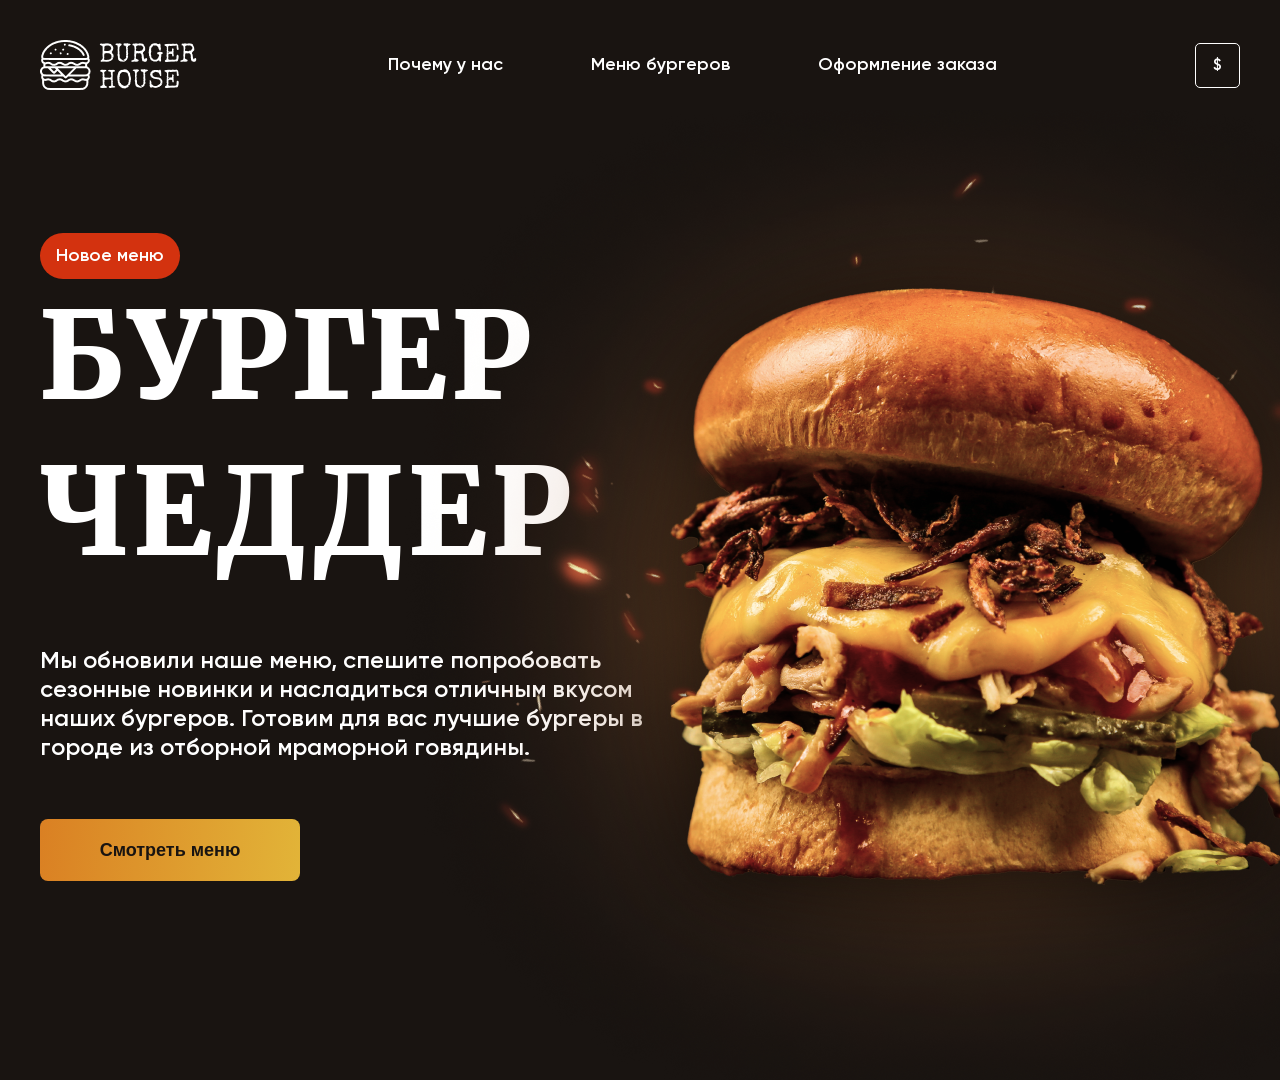
==== itlogia/projects/burgers-landing/index.html @ 59223a31 "add itlogia burger-landing (day2)" ====
<!DOCTYPE html>
<html lang="ru">
<head>
   <meta charset="UTF-8">
   <title>БУРГЕР ЧЕДДЕР</title>
   <link rel="stylesheet" href="styles/style.css">

</head>
<body>

<section class="main">
   <header class="header">
      <div class="container">
         <div class="logo">
            <img src="images/Logo.png" alt="Logo">
         </div>
         <nav class="menu">
            <ul class="menu-list">
               <li class="menu-item">
                  <a href="#">Почему у нас</a>
               </li>
               <li class="menu-item">
                  <a href="#">Меню бургеров</a>
               </li>
               <li class="menu-item">
                  <a href="#">Оформление заказа</a>
               </li>
            </ul>
         </nav>
         <div class="currency" title="Изменить валюту">$</div>
      </div>
   </header>

   <section class="main-content">
      <div class="container">
         <div class="main-info">
            <span class="main-small-info">Новое меню</span>
            <h1 class="main-title">БУРГЕР ЧЕДДЕР</h1>
            <p class="main-text">
               Мы обновили наше меню, спешите попробовать сезонные новинки и насладиться отличным вкусом наших бургеров. Готовим для вас лучшие бургеры в городе из отборной мраморной говядины.
            </p>
            <div class="main-action">
               <button class="button">Смотреть меню</button>
            </div>
         </div>
         <img src="images/main_burger.png" alt="big burger" class="main-image">
      </div>
   </section>
</section>

</body>
</html>
---- itlogia/projects/burgers-landing/styles/style.css ----
* {
   margin: 0;
   padding: 0;
}

@font-face {
   font-family: 'Gilroy';
   src: url("../fonts/Gilroy-Semibold.ttf");
}

@font-face {
   font-family: 'Merriweather';
   src: url("../fonts/Merriweather-Black.ttf");
}

body {
   background-color: #191411;
   font-family: 'Gilroy', sans-serif;
   color: white;
}

.container {
   max-width: 1200px;
   margin: 0 auto;
}

.button {
   background: linear-gradient(95.61deg, #DA8023 0%, #E2B438 100%);
   border-radius: 8px;
   box-sizing: border-box;
   width: 260px;
   height: 62px;
   padding: 20px;
   display: flex;
   align-items: center;
   justify-content: center;
   border: 0;
   cursor: pointer;
   outline: 0;
   font-size: 18px;
   color: #191411;
   font-weight: 600;
}

.button:hover {
   background: linear-gradient(95.61deg, #ac6115 0%, #9e7a19 100%);
}

.main {
   overflow: hidden;
   background-image: url("../images/main_bg.png");
   background-position: top center;
}

.header {
   padding: 40px 0;
}

.header .container {
  display: flex;
  align-items: center;
}

.logo img {
vertical-align: bottom;
}

.menu {
  margin-left: 191px; 
}

.menu-list {
   list-style: none;
   display: flex;
}

.menu-item {
   margin-right: 88px;
}

.menu-item a {
   font-size: 18px;
   color: #fff;
   text-decoration: none;
   cursor: pointer;
}

.menu-item a:hover {
   border-bottom: 2px solid #fff;
}

.currency {
   border: 1px solid #fff;
   border-radius: 5px;
   width: 45px;
   height: 45px;
   padding: 6px; 
   box-sizing: border-box;
   text-align: center;
   cursor: pointer;
   line-height: 32PX;
   margin-left: auto;
   user-select: none;
}

.main-content {
   padding-top: 103px;
   padding-bottom: 199px;
}

.main-content .container {
   position: relative;
}

.main-info {
   max-width: 608px;
}

.main-small-info {
   background-color: #D3320F;
   display: inline-block; 
   padding: 12px 16px;
   border-radius: 100px;
   font-size: 18px;
}

.main-title {
   font-family: 'Merriweather', sans-serif;
   font-size: 120px;
   line-height: 130%;
   letter-spacing: 0.03em;
   text-transform: uppercase;  
   margin-bottom: 56px;
}

.main-text {
   font-size: 24px;
   line-height: 29px;   
   margin-bottom: 56px;
}

.main-image {
position: absolute;
top: -123px;
left: calc(100% - 991px);
}
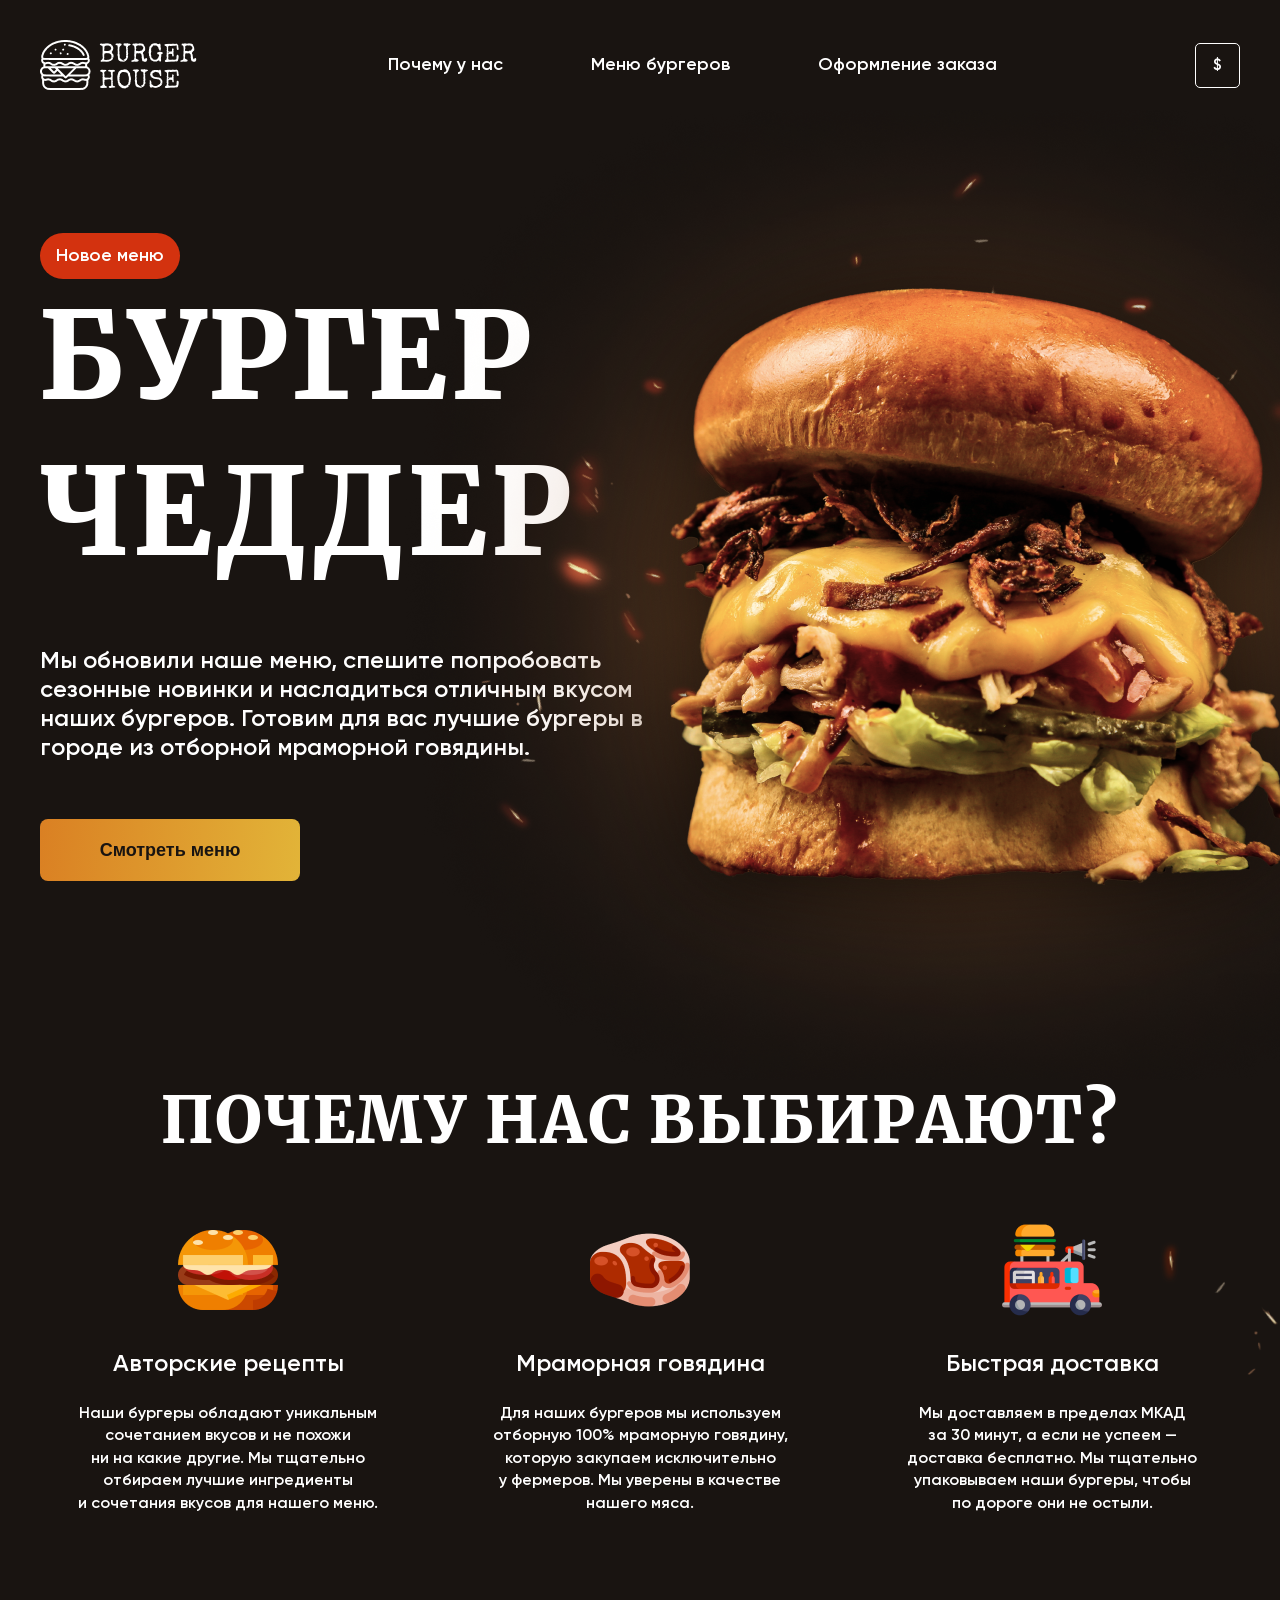
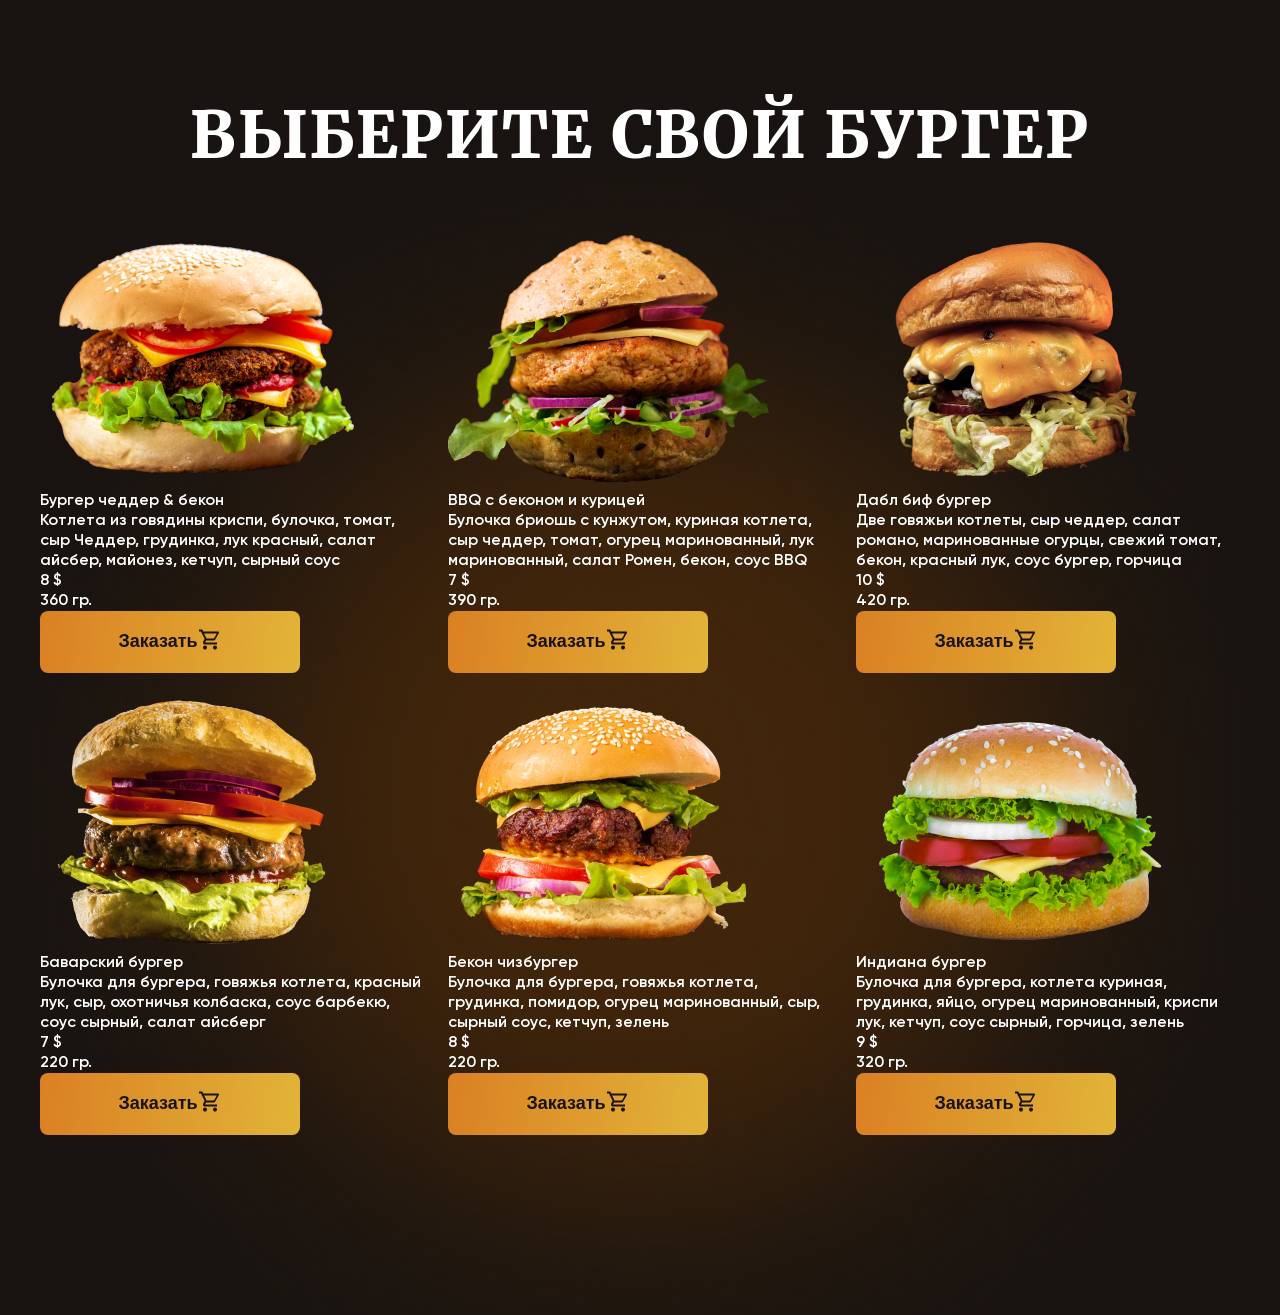
==== commit dde9f02c: "landing day 3 nout saditsa" ====
--- a/itlogia/projects/burgers-landing/index.html
+++ b/itlogia/projects/burgers-landing/index.html
@@ -48,5 +48,174 @@
    </section>
 </section>
 
+<section class="why">
+   <div class="container">
+      <div class="why-title common-title">почему нас выбирают?</div>
+      <div class="why-items">
+         <div class="why-item">
+            <img src="images/burger.png" alt="burger" class="why-item-image">
+            <div class="why-item-title">Авторские рецепты</div>
+            <div class="why-item-text">Наши бургеры обладают уникальным сочетанием вкусов и не похожи ни на какие другие. Мы тщательно отбираем лучшие ингредиенты и сочетания вкусов для нашего меню.</div>
+         </div>
+         <div class="why-item">
+            <img src="images/meat.png" alt="meat" class="why-item-image">
+            <div class="why-item-title">Мраморная говядина</div>
+            <div class="why-item-text">Для наших бургеров мы используем отборную 100% мраморную говядину, которую закупаем исключительно у фермеров. Мы уверены в качестве нашего мяса.</div>
+         </div>
+         <div class="why-item">
+            <img src="images/food_truck.png" alt="food_truck" class="why-item-image">
+            <div class="why-item-title">Быстрая доставка</div>
+            <div class="why-item-text">Мы доставляем в пределах МКАД за 30 минут, а если не успеем — доставка бесплатно. Мы тщательно упаковываем наши бургеры, чтобы по дороге они не остыли.</div>
+         </div>
+      </div>
+   </div>
+</section>
+
+<section class="products">
+   <div class="container">
+      <div class="products-title common-title">выберите свой бургер</div>
+      <div class="products-items">
+         <div class="products-item">
+            <div class="products-item-image">
+               <img src="images/1.png" alt="burger 1">
+            </div>
+            <div class="products-item-title">Бургер чеддер & бекон</div>
+            <div class="products-item-text">Котлета из говядины криспи, булочка, томат, сыр Чеддер, грудинка, лук красный, салат айсбер, майонез, кетчуп, сырный соус</div>
+            <div class="products-item-extra">
+               <div class="products-item-info">
+                  <div class="products-item-price">8 $</div>
+                  <div class="products-item-weight">360 гр.</div>
+               </div>
+               <div class="products-item-action">
+                  <button class="button products-button">
+                     <span>Заказать</span>
+                     <span>
+                        <svg width="24" height="25" viewBox="0 0 24 25" fill="none" xmlns="http://www.w3.org/2000/svg">
+                        <path d="M17 18.5C17.5304 18.5 18.0391 18.7107 18.4142 19.0858C18.7893 19.4609 19 19.9696 19 20.5C19 21.0304 18.7893 21.5391 18.4142 21.9142C18.0391 22.2893 17.5304 22.5 17 22.5C16.4696 22.5 15.9609 22.2893 15.5858 21.9142C15.2107 21.5391 15 21.0304 15 20.5C15 19.39 15.89 18.5 17 18.5ZM1 2.5H4.27L5.21 4.5H20C20.2652 4.5 20.5196 4.60536 20.7071 4.79289C20.8946 4.98043 21 5.23478 21 5.5C21 5.67 20.95 5.84 20.88 6L17.3 12.47C16.96 13.08 16.3 13.5 15.55 13.5H8.1L7.2 15.13L7.17 15.25C7.17 15.3163 7.19634 15.3799 7.24322 15.4268C7.29011 15.4737 7.3537 15.5 7.42 15.5H19V17.5H7C6.46957 17.5 5.96086 17.2893 5.58579 16.9142C5.21071 16.5391 5 16.0304 5 15.5C5 15.15 5.09 14.82 5.24 14.54L6.6 12.09L3 4.5H1V2.5ZM7 18.5C7.53043 18.5 8.03914 18.7107 8.41421 19.0858C8.78929 19.4609 9 19.9696 9 20.5C9 21.0304 8.78929 21.5391 8.41421 21.9142C8.03914 22.2893 7.53043 22.5 7 22.5C6.46957 22.5 5.96086 22.2893 5.58579 21.9142C5.21071 21.5391 5 21.0304 5 20.5C5 19.39 5.89 18.5 7 18.5ZM16 11.5L18.78 6.5H6.14L8.5 11.5H16Z" fill="#191411"/>
+                        </svg>
+                     </span>
+                  </button>
+               </div>
+            </div>
+         </div>
+         <div class="products-item">
+            <div class="products-item-image">
+               <img src="images/2.png" alt="burger 2">
+            </div>
+            <div class="products-item-title">BBQ с беконом и курицей</div>
+            <div class="products-item-text">Булочка бриошь с кунжутом, куриная котлета, сыр чеддер, томат, огурец маринованный, лук маринованный, салат Ромен, бекон, соус BBQ</div>
+            <div class="products-item-extra">
+               <div class="products-item-info">
+                  <div class="products-item-price">7 $</div>
+                  <div class="products-item-weight">390 гр.</div>
+               </div>
+               <div class="products-item-action">
+                  <button class="button products-button">
+                     <span>Заказать</span>
+                     <span>
+                        <svg width="24" height="25" viewBox="0 0 24 25" fill="none" xmlns="http://www.w3.org/2000/svg">
+                        <path d="M17 18.5C17.5304 18.5 18.0391 18.7107 18.4142 19.0858C18.7893 19.4609 19 19.9696 19 20.5C19 21.0304 18.7893 21.5391 18.4142 21.9142C18.0391 22.2893 17.5304 22.5 17 22.5C16.4696 22.5 15.9609 22.2893 15.5858 21.9142C15.2107 21.5391 15 21.0304 15 20.5C15 19.39 15.89 18.5 17 18.5ZM1 2.5H4.27L5.21 4.5H20C20.2652 4.5 20.5196 4.60536 20.7071 4.79289C20.8946 4.98043 21 5.23478 21 5.5C21 5.67 20.95 5.84 20.88 6L17.3 12.47C16.96 13.08 16.3 13.5 15.55 13.5H8.1L7.2 15.13L7.17 15.25C7.17 15.3163 7.19634 15.3799 7.24322 15.4268C7.29011 15.4737 7.3537 15.5 7.42 15.5H19V17.5H7C6.46957 17.5 5.96086 17.2893 5.58579 16.9142C5.21071 16.5391 5 16.0304 5 15.5C5 15.15 5.09 14.82 5.24 14.54L6.6 12.09L3 4.5H1V2.5ZM7 18.5C7.53043 18.5 8.03914 18.7107 8.41421 19.0858C8.78929 19.4609 9 19.9696 9 20.5C9 21.0304 8.78929 21.5391 8.41421 21.9142C8.03914 22.2893 7.53043 22.5 7 22.5C6.46957 22.5 5.96086 22.2893 5.58579 21.9142C5.21071 21.5391 5 21.0304 5 20.5C5 19.39 5.89 18.5 7 18.5ZM16 11.5L18.78 6.5H6.14L8.5 11.5H16Z" fill="#191411"/>
+                        </svg>
+                     </span>
+                  </button>
+               </div>
+            </div>
+         </div>
+         <div class="products-item">
+            <div class="products-item-image">
+               <img src="images/3.png" alt="burger 3">
+            </div>
+            <div class="products-item-title">Дабл биф бургер</div>
+            <div class="products-item-text">Две говяжьи котлеты, сыр чеддер, салат романо, маринованные огурцы, свежий томат, бекон, красный лук, соус бургер, горчица</div>
+            <div class="products-item-extra">
+               <div class="products-item-info">
+                  <div class="products-item-price">10 $</div>
+                  <div class="products-item-weight">420 гр.</div>
+               </div>
+               <div class="products-item-action">
+                  <button class="button products-button">
+                     <span>Заказать</span>
+                     <span>
+                        <svg width="24" height="25" viewBox="0 0 24 25" fill="none" xmlns="http://www.w3.org/2000/svg">
+                        <path d="M17 18.5C17.5304 18.5 18.0391 18.7107 18.4142 19.0858C18.7893 19.4609 19 19.9696 19 20.5C19 21.0304 18.7893 21.5391 18.4142 21.9142C18.0391 22.2893 17.5304 22.5 17 22.5C16.4696 22.5 15.9609 22.2893 15.5858 21.9142C15.2107 21.5391 15 21.0304 15 20.5C15 19.39 15.89 18.5 17 18.5ZM1 2.5H4.27L5.21 4.5H20C20.2652 4.5 20.5196 4.60536 20.7071 4.79289C20.8946 4.98043 21 5.23478 21 5.5C21 5.67 20.95 5.84 20.88 6L17.3 12.47C16.96 13.08 16.3 13.5 15.55 13.5H8.1L7.2 15.13L7.17 15.25C7.17 15.3163 7.19634 15.3799 7.24322 15.4268C7.29011 15.4737 7.3537 15.5 7.42 15.5H19V17.5H7C6.46957 17.5 5.96086 17.2893 5.58579 16.9142C5.21071 16.5391 5 16.0304 5 15.5C5 15.15 5.09 14.82 5.24 14.54L6.6 12.09L3 4.5H1V2.5ZM7 18.5C7.53043 18.5 8.03914 18.7107 8.41421 19.0858C8.78929 19.4609 9 19.9696 9 20.5C9 21.0304 8.78929 21.5391 8.41421 21.9142C8.03914 22.2893 7.53043 22.5 7 22.5C6.46957 22.5 5.96086 22.2893 5.58579 21.9142C5.21071 21.5391 5 21.0304 5 20.5C5 19.39 5.89 18.5 7 18.5ZM16 11.5L18.78 6.5H6.14L8.5 11.5H16Z" fill="#191411"/>
+                        </svg>
+                     </span>
+                  </button>
+               </div>
+            </div>
+         </div>
+         <div class="products-item">
+            <div class="products-item-image">
+               <img src="images/4.png" alt="burger 4">
+            </div>
+            <div class="products-item-title">Баварский бургер</div>
+            <div class="products-item-text">Булочка для бургера, говяжья котлета, красный лук, сыр, охотничья колбаска, соус барбекю, соус сырный, салат айсберг</div>
+            <div class="products-item-extra">
+               <div class="products-item-info">
+                  <div class="products-item-price">7 $</div>
+                  <div class="products-item-weight">220 гр.</div>
+               </div>
+               <div class="products-item-action">
+                  <button class="button products-button">
+                     <span>Заказать</span>
+                     <span>
+                        <svg width="24" height="25" viewBox="0 0 24 25" fill="none" xmlns="http://www.w3.org/2000/svg">
+                        <path d="M17 18.5C17.5304 18.5 18.0391 18.7107 18.4142 19.0858C18.7893 19.4609 19 19.9696 19 20.5C19 21.0304 18.7893 21.5391 18.4142 21.9142C18.0391 22.2893 17.5304 22.5 17 22.5C16.4696 22.5 15.9609 22.2893 15.5858 21.9142C15.2107 21.5391 15 21.0304 15 20.5C15 19.39 15.89 18.5 17 18.5ZM1 2.5H4.27L5.21 4.5H20C20.2652 4.5 20.5196 4.60536 20.7071 4.79289C20.8946 4.98043 21 5.23478 21 5.5C21 5.67 20.95 5.84 20.88 6L17.3 12.47C16.96 13.08 16.3 13.5 15.55 13.5H8.1L7.2 15.13L7.17 15.25C7.17 15.3163 7.19634 15.3799 7.24322 15.4268C7.29011 15.4737 7.3537 15.5 7.42 15.5H19V17.5H7C6.46957 17.5 5.96086 17.2893 5.58579 16.9142C5.21071 16.5391 5 16.0304 5 15.5C5 15.15 5.09 14.82 5.24 14.54L6.6 12.09L3 4.5H1V2.5ZM7 18.5C7.53043 18.5 8.03914 18.7107 8.41421 19.0858C8.78929 19.4609 9 19.9696 9 20.5C9 21.0304 8.78929 21.5391 8.41421 21.9142C8.03914 22.2893 7.53043 22.5 7 22.5C6.46957 22.5 5.96086 22.2893 5.58579 21.9142C5.21071 21.5391 5 21.0304 5 20.5C5 19.39 5.89 18.5 7 18.5ZM16 11.5L18.78 6.5H6.14L8.5 11.5H16Z" fill="#191411"/>
+                        </svg>
+                     </span>
+                  </button>
+               </div>
+            </div>
+         </div>
+         <div class="products-item">
+            <div class="products-item-image">
+               <img src="images/5.png" alt="burger 5">
+            </div>
+            <div class="products-item-title">Бекон чизбургер</div>
+            <div class="products-item-text">Булочка для бургера, говяжья котлета, грудинка, помидор, огурец маринованный, сыр, сырный соус, кетчуп, зелень</div>
+            <div class="products-item-extra">
+               <div class="products-item-info">
+                  <div class="products-item-price">8 $</div>
+                  <div class="products-item-weight">220 гр.</div>
+               </div>
+               <div class="products-item-action">
+                  <button class="button products-button">
+                     <span>Заказать</span>
+                     <span>
+                        <svg width="24" height="25" viewBox="0 0 24 25" fill="none" xmlns="http://www.w3.org/2000/svg">
+                        <path d="M17 18.5C17.5304 18.5 18.0391 18.7107 18.4142 19.0858C18.7893 19.4609 19 19.9696 19 20.5C19 21.0304 18.7893 21.5391 18.4142 21.9142C18.0391 22.2893 17.5304 22.5 17 22.5C16.4696 22.5 15.9609 22.2893 15.5858 21.9142C15.2107 21.5391 15 21.0304 15 20.5C15 19.39 15.89 18.5 17 18.5ZM1 2.5H4.27L5.21 4.5H20C20.2652 4.5 20.5196 4.60536 20.7071 4.79289C20.8946 4.98043 21 5.23478 21 5.5C21 5.67 20.95 5.84 20.88 6L17.3 12.47C16.96 13.08 16.3 13.5 15.55 13.5H8.1L7.2 15.13L7.17 15.25C7.17 15.3163 7.19634 15.3799 7.24322 15.4268C7.29011 15.4737 7.3537 15.5 7.42 15.5H19V17.5H7C6.46957 17.5 5.96086 17.2893 5.58579 16.9142C5.21071 16.5391 5 16.0304 5 15.5C5 15.15 5.09 14.82 5.24 14.54L6.6 12.09L3 4.5H1V2.5ZM7 18.5C7.53043 18.5 8.03914 18.7107 8.41421 19.0858C8.78929 19.4609 9 19.9696 9 20.5C9 21.0304 8.78929 21.5391 8.41421 21.9142C8.03914 22.2893 7.53043 22.5 7 22.5C6.46957 22.5 5.96086 22.2893 5.58579 21.9142C5.21071 21.5391 5 21.0304 5 20.5C5 19.39 5.89 18.5 7 18.5ZM16 11.5L18.78 6.5H6.14L8.5 11.5H16Z" fill="#191411"/>
+                        </svg>
+                     </span>
+                  </button>
+               </div>
+            </div>
+         </div>
+         <div class="products-item">
+            <div class="products-item-image">
+               <img src="images/6.png" alt="burger 6">
+            </div>
+            <div class="products-item-title">Индиана бургер</div>
+            <div class="products-item-text">Булочка для бургера, котлета куриная, грудинка, яйцо, огурец маринованный, криспи лук, кетчуп, соус сырный, горчица, зелень</div>
+            <div class="products-item-extra">
+               <div class="products-item-info">
+                  <div class="products-item-price">9 $</div>
+                  <div class="products-item-weight">320 гр.</div>
+               </div>
+               <div class="products-item-action">
+                  <button class="button products-button">
+                     <span>Заказать</span>
+                     <span>
+                        <svg width="24" height="25" viewBox="0 0 24 25" fill="none" xmlns="http://www.w3.org/2000/svg">
+                        <path d="M17 18.5C17.5304 18.5 18.0391 18.7107 18.4142 19.0858C18.7893 19.4609 19 19.9696 19 20.5C19 21.0304 18.7893 21.5391 18.4142 21.9142C18.0391 22.2893 17.5304 22.5 17 22.5C16.4696 22.5 15.9609 22.2893 15.5858 21.9142C15.2107 21.5391 15 21.0304 15 20.5C15 19.39 15.89 18.5 17 18.5ZM1 2.5H4.27L5.21 4.5H20C20.2652 4.5 20.5196 4.60536 20.7071 4.79289C20.8946 4.98043 21 5.23478 21 5.5C21 5.67 20.95 5.84 20.88 6L17.3 12.47C16.96 13.08 16.3 13.5 15.55 13.5H8.1L7.2 15.13L7.17 15.25C7.17 15.3163 7.19634 15.3799 7.24322 15.4268C7.29011 15.4737 7.3537 15.5 7.42 15.5H19V17.5H7C6.46957 17.5 5.96086 17.2893 5.58579 16.9142C5.21071 16.5391 5 16.0304 5 15.5C5 15.15 5.09 14.82 5.24 14.54L6.6 12.09L3 4.5H1V2.5ZM7 18.5C7.53043 18.5 8.03914 18.7107 8.41421 19.0858C8.78929 19.4609 9 19.9696 9 20.5C9 21.0304 8.78929 21.5391 8.41421 21.9142C8.03914 22.2893 7.53043 22.5 7 22.5C6.46957 22.5 5.96086 22.2893 5.58579 21.9142C5.21071 21.5391 5 21.0304 5 20.5C5 19.39 5.89 18.5 7 18.5ZM16 11.5L18.78 6.5H6.14L8.5 11.5H16Z" fill="#191411"/>
+                        </svg>
+                     </span>
+                  </button>
+               </div>
+            </div>
+         </div>
+      </div>
+   </div>
+</section>
+
 </body>
 </html>
--- a/itlogia/projects/burgers-landing/styles/style.css
+++ b/itlogia/projects/burgers-landing/styles/style.css
@@ -46,6 +46,15 @@
    background: linear-gradient(95.61deg, #ac6115 0%, #9e7a19 100%);
 }
 
+.common-title {
+   font-family: 'Merriweather';
+   font-size: 64px;
+   line-height: 80px;
+   text-align: center;
+   letter-spacing: 0.03em;
+   text-transform: uppercase;   
+}
+
 .main {
    overflow: hidden;
    background-image: url("../images/main_bg.png");
@@ -143,4 +152,84 @@
 position: absolute;
 top: -123px;
 left: calc(100% - 991px);
+}
+
+.why {
+   background-image: url("../images/whybg.png");
+   background-position: top center;
+   background-size: initial;
+   padding-bottom: 180px;
+}
+
+.why-items {
+   margin-top: 60px;
+   display: grid;
+   grid-template-columns: repeat(3, 312px);
+   gap: 100px;
+   justify-content: center;
+}
+
+.why-item {
+   text-align: center;
+}
+
+.why-item-title {
+   font-size: 24px;
+   line-height: 29px;
+   padding: 24px 0;
+}
+
+.why-item-text {
+   font-size: 16px;
+   line-height: 140%;
+}
+
+.products {
+background-image: url("../images/burgers_bg.png");
+background-position: top center;
+background-size: 1400PX;
+padding-bottom: 180px;
+}
+
+.products-items {
+   margin-top: 60px;
+   display: grid;
+   grid-template-columns: repeat(3, 384px);
+   gap: 24px;
+}
+
+.products-item-image {
+   
+}
+
+.products-item-title {
+   
+}
+
+.products-item-text {
+   
+}
+
+.products-item-extra {
+   
+}
+
+.products-item-info{
+   
+}
+
+.products-item-price {
+   
+}
+
+.products-item-weight {
+   
+}
+
+.products-item-action {
+   
+}
+
+.products-button {
+   
 }
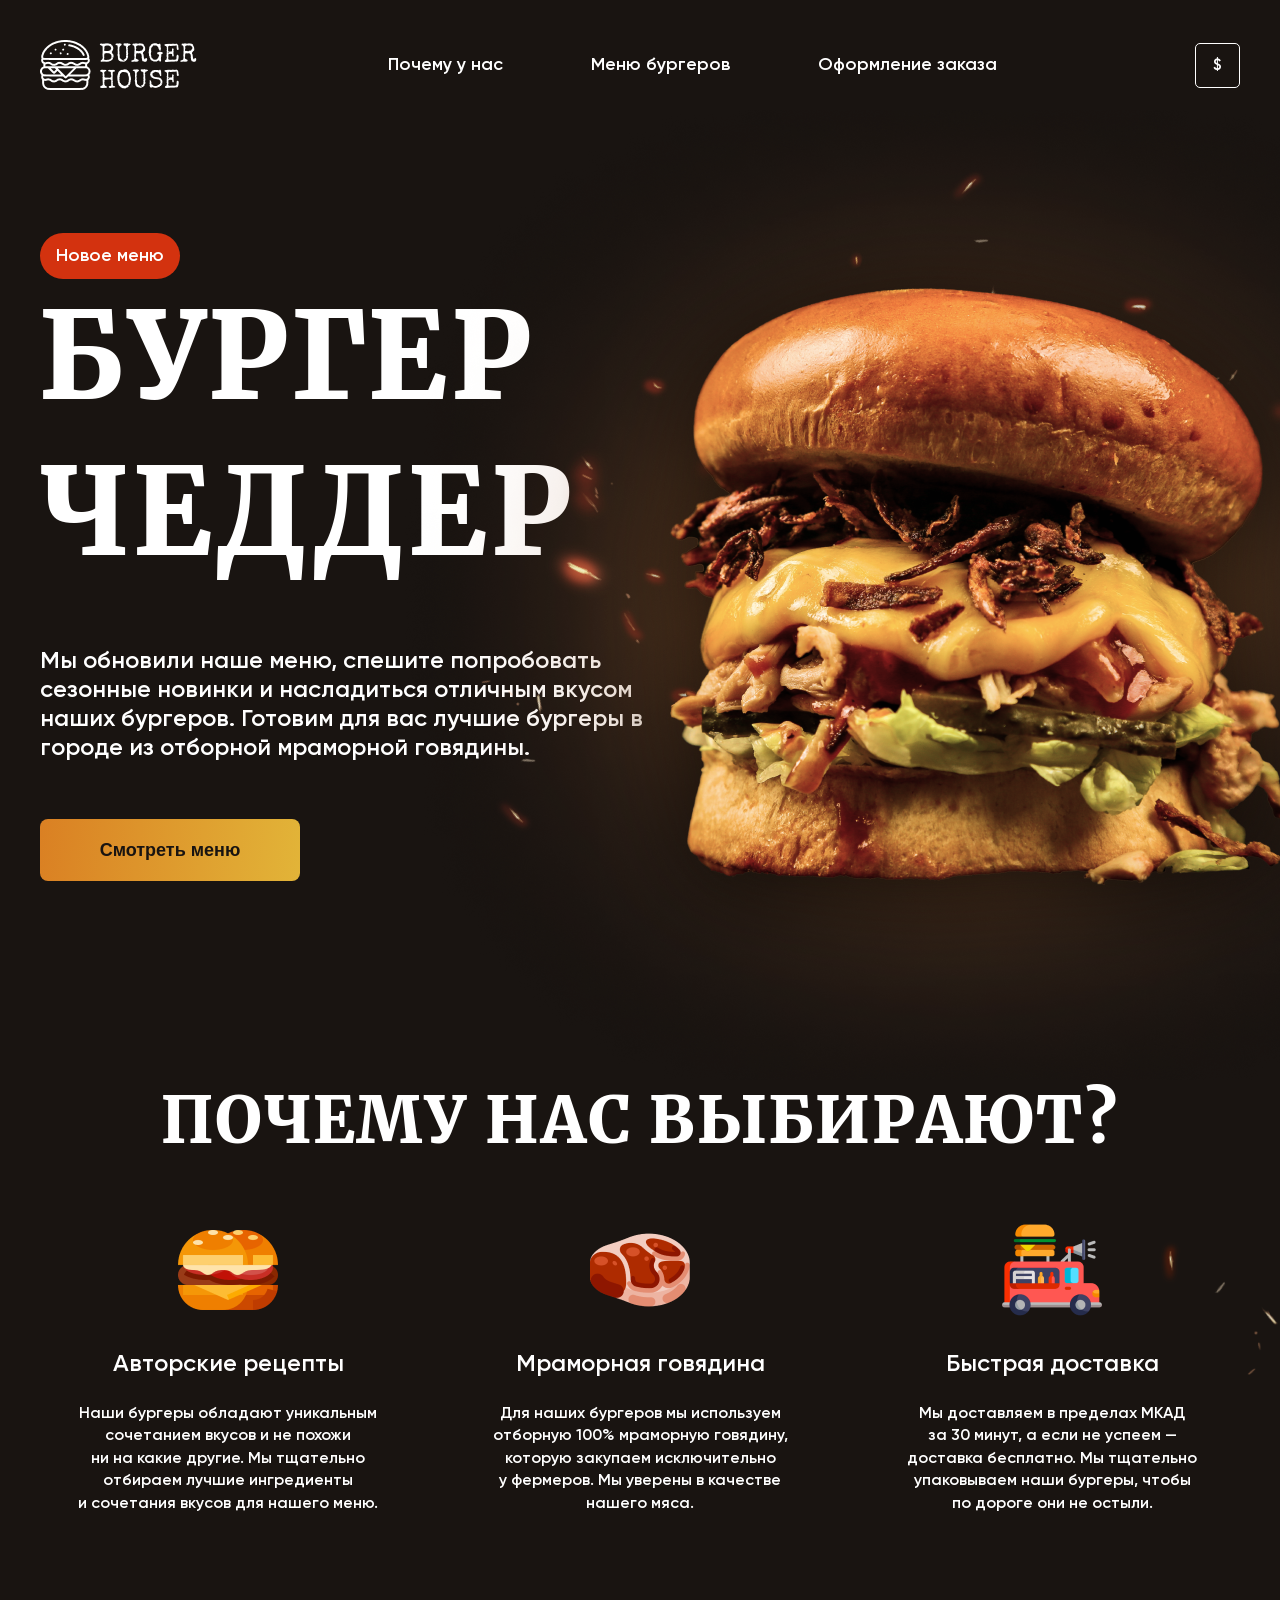
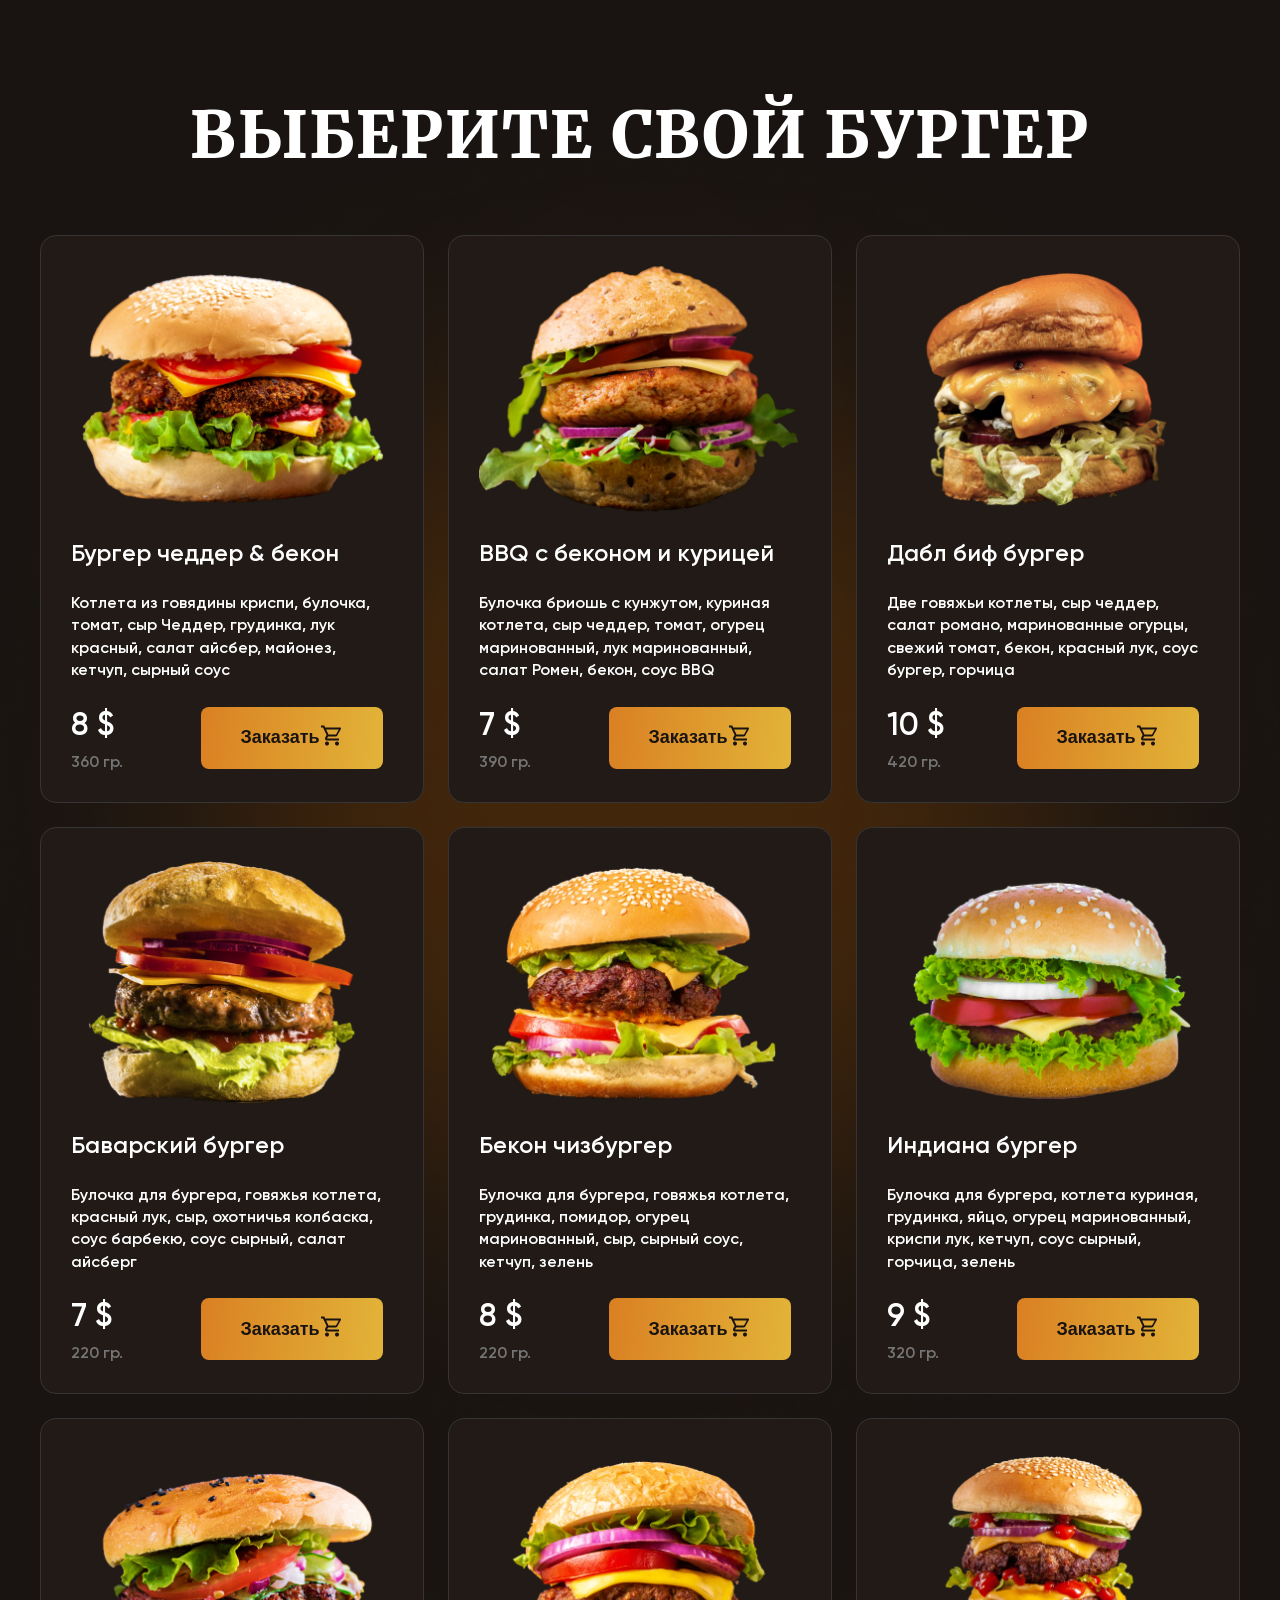
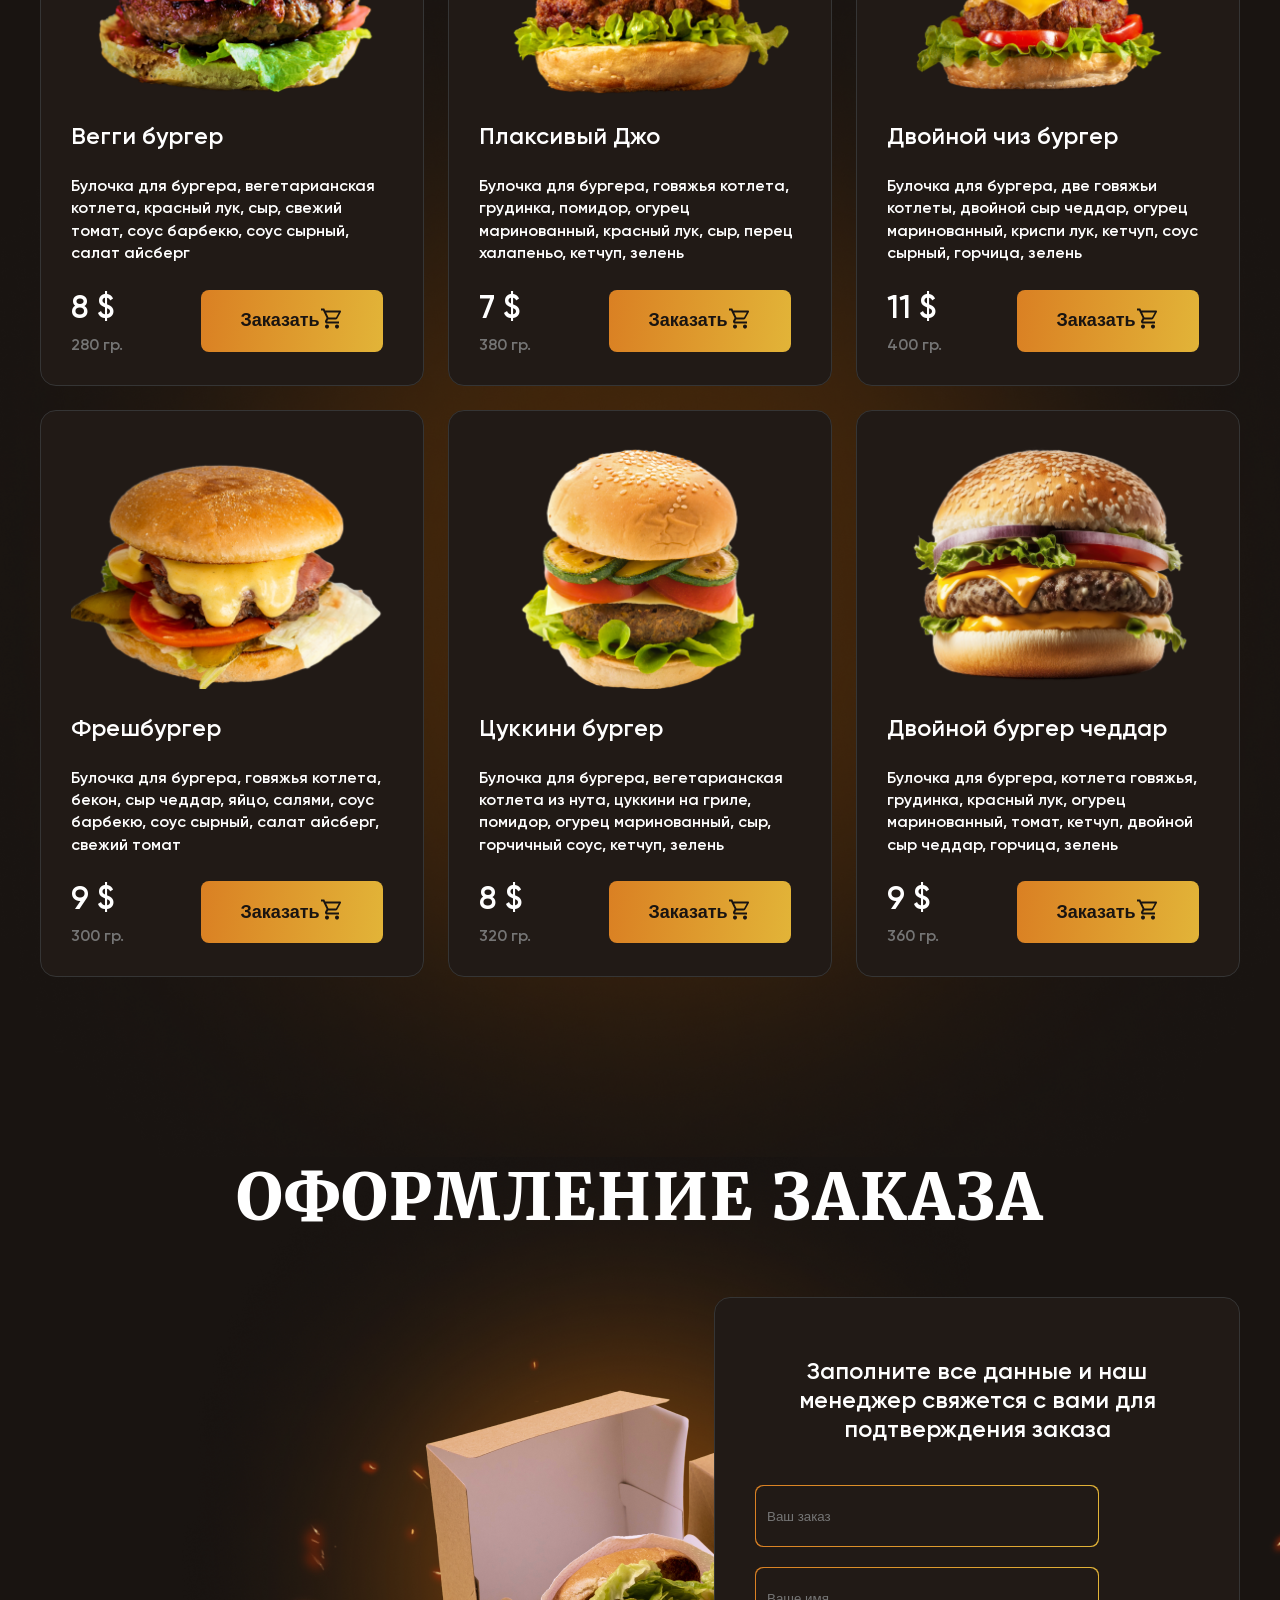
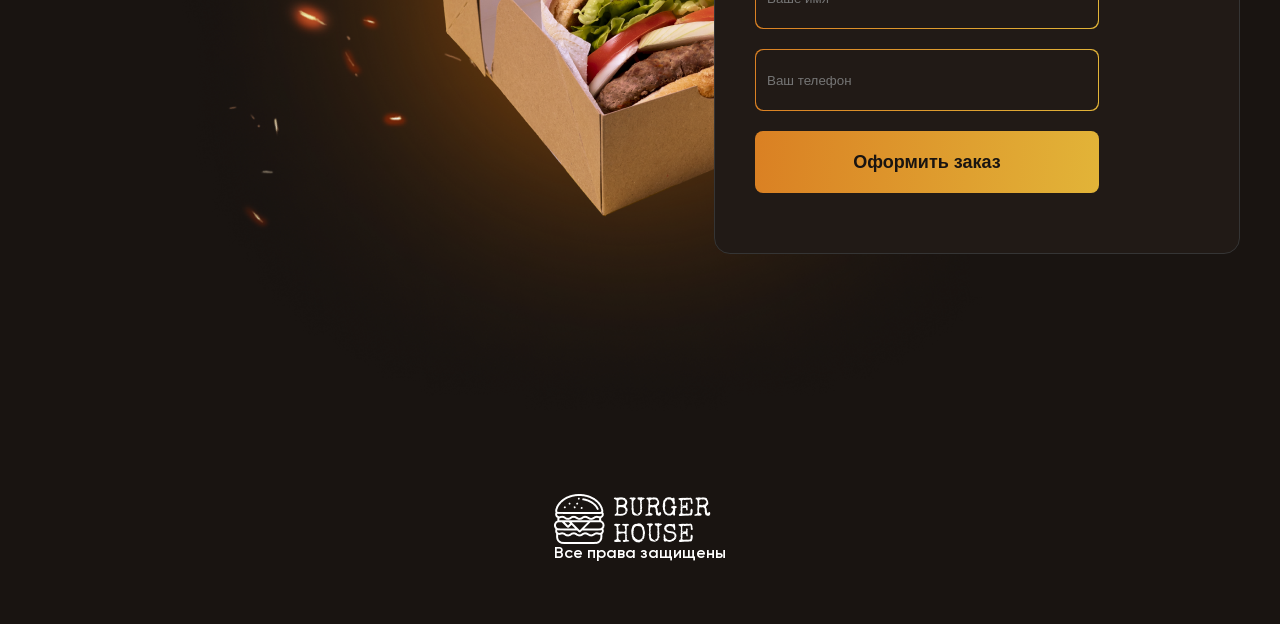
==== commit 0b087621: "landing day 3 finish" ====
--- a/itlogia/projects/burgers-landing/index.html
+++ b/itlogia/projects/burgers-landing/index.html
@@ -213,9 +213,178 @@
                </div>
             </div>
          </div>
+         <div class="products-item">
+            <div class="products-item-image">
+               <img src="images/7.png" alt="burger 7">
+            </div>
+            <div class="products-item-title">Вегги бургер</div>
+            <div class="products-item-text">Булочка для бургера, вегетарианская котлета, красный лук, сыр, свежий томат, соус барбекю, соус сырный, салат айсберг</div>
+            <div class="products-item-extra">
+               <div class="products-item-info">
+                  <div class="products-item-price">8 $</div>
+                  <div class="products-item-weight">280 гр.</div>
+               </div>
+               <div class="products-item-action">
+                  <button class="button products-button">
+                     <span>Заказать</span>
+                     <span>
+                        <svg width="24" height="25" viewBox="0 0 24 25" fill="none" xmlns="http://www.w3.org/2000/svg">
+                        <path d="M17 18.5C17.5304 18.5 18.0391 18.7107 18.4142 19.0858C18.7893 19.4609 19 19.9696 19 20.5C19 21.0304 18.7893 21.5391 18.4142 21.9142C18.0391 22.2893 17.5304 22.5 17 22.5C16.4696 22.5 15.9609 22.2893 15.5858 21.9142C15.2107 21.5391 15 21.0304 15 20.5C15 19.39 15.89 18.5 17 18.5ZM1 2.5H4.27L5.21 4.5H20C20.2652 4.5 20.5196 4.60536 20.7071 4.79289C20.8946 4.98043 21 5.23478 21 5.5C21 5.67 20.95 5.84 20.88 6L17.3 12.47C16.96 13.08 16.3 13.5 15.55 13.5H8.1L7.2 15.13L7.17 15.25C7.17 15.3163 7.19634 15.3799 7.24322 15.4268C7.29011 15.4737 7.3537 15.5 7.42 15.5H19V17.5H7C6.46957 17.5 5.96086 17.2893 5.58579 16.9142C5.21071 16.5391 5 16.0304 5 15.5C5 15.15 5.09 14.82 5.24 14.54L6.6 12.09L3 4.5H1V2.5ZM7 18.5C7.53043 18.5 8.03914 18.7107 8.41421 19.0858C8.78929 19.4609 9 19.9696 9 20.5C9 21.0304 8.78929 21.5391 8.41421 21.9142C8.03914 22.2893 7.53043 22.5 7 22.5C6.46957 22.5 5.96086 22.2893 5.58579 21.9142C5.21071 21.5391 5 21.0304 5 20.5C5 19.39 5.89 18.5 7 18.5ZM16 11.5L18.78 6.5H6.14L8.5 11.5H16Z" fill="#191411"/>
+                        </svg>
+                     </span>
+                  </button>
+               </div>
+            </div>
+         </div>
+         <div class="products-item">
+            <div class="products-item-image">
+               <img src="images/8.png" alt="burger 8">
+            </div>
+            <div class="products-item-title">Плаксивый Джо</div>
+            <div class="products-item-text">Булочка для бургера, говяжья котлета, грудинка, помидор, огурец маринованный, красный лук, сыр, перец халапеньо, кетчуп, зелень</div>
+            <div class="products-item-extra">
+               <div class="products-item-info">
+                  <div class="products-item-price">7 $</div>
+                  <div class="products-item-weight">380 гр.</div>
+               </div>
+               <div class="products-item-action">
+                  <button class="button products-button">
+                     <span>Заказать</span>
+                     <span>
+                        <svg width="24" height="25" viewBox="0 0 24 25" fill="none" xmlns="http://www.w3.org/2000/svg">
+                        <path d="M17 18.5C17.5304 18.5 18.0391 18.7107 18.4142 19.0858C18.7893 19.4609 19 19.9696 19 20.5C19 21.0304 18.7893 21.5391 18.4142 21.9142C18.0391 22.2893 17.5304 22.5 17 22.5C16.4696 22.5 15.9609 22.2893 15.5858 21.9142C15.2107 21.5391 15 21.0304 15 20.5C15 19.39 15.89 18.5 17 18.5ZM1 2.5H4.27L5.21 4.5H20C20.2652 4.5 20.5196 4.60536 20.7071 4.79289C20.8946 4.98043 21 5.23478 21 5.5C21 5.67 20.95 5.84 20.88 6L17.3 12.47C16.96 13.08 16.3 13.5 15.55 13.5H8.1L7.2 15.13L7.17 15.25C7.17 15.3163 7.19634 15.3799 7.24322 15.4268C7.29011 15.4737 7.3537 15.5 7.42 15.5H19V17.5H7C6.46957 17.5 5.96086 17.2893 5.58579 16.9142C5.21071 16.5391 5 16.0304 5 15.5C5 15.15 5.09 14.82 5.24 14.54L6.6 12.09L3 4.5H1V2.5ZM7 18.5C7.53043 18.5 8.03914 18.7107 8.41421 19.0858C8.78929 19.4609 9 19.9696 9 20.5C9 21.0304 8.78929 21.5391 8.41421 21.9142C8.03914 22.2893 7.53043 22.5 7 22.5C6.46957 22.5 5.96086 22.2893 5.58579 21.9142C5.21071 21.5391 5 21.0304 5 20.5C5 19.39 5.89 18.5 7 18.5ZM16 11.5L18.78 6.5H6.14L8.5 11.5H16Z" fill="#191411"/>
+                        </svg>
+                     </span>
+                  </button>
+               </div>
+            </div>
+         </div>
+         <div class="products-item">
+            <div class="products-item-image">
+               <img src="images/9.png" alt="burger 9">
+            </div>
+            <div class="products-item-title">Двойной чиз бургер</div>
+            <div class="products-item-text">Булочка для бургера, две говяжьи котлеты, двойной сыр чеддар, огурец маринованный, криспи лук, кетчуп, соус сырный, горчица, зелень</div>
+            <div class="products-item-extra">
+               <div class="products-item-info">
+                  <div class="products-item-price">11 $</div>
+                  <div class="products-item-weight">400 гр.</div>
+               </div>
+               <div class="products-item-action">
+                  <button class="button products-button">
+                     <span>Заказать</span>
+                     <span>
+                        <svg width="24" height="25" viewBox="0 0 24 25" fill="none" xmlns="http://www.w3.org/2000/svg">
+                        <path d="M17 18.5C17.5304 18.5 18.0391 18.7107 18.4142 19.0858C18.7893 19.4609 19 19.9696 19 20.5C19 21.0304 18.7893 21.5391 18.4142 21.9142C18.0391 22.2893 17.5304 22.5 17 22.5C16.4696 22.5 15.9609 22.2893 15.5858 21.9142C15.2107 21.5391 15 21.0304 15 20.5C15 19.39 15.89 18.5 17 18.5ZM1 2.5H4.27L5.21 4.5H20C20.2652 4.5 20.5196 4.60536 20.7071 4.79289C20.8946 4.98043 21 5.23478 21 5.5C21 5.67 20.95 5.84 20.88 6L17.3 12.47C16.96 13.08 16.3 13.5 15.55 13.5H8.1L7.2 15.13L7.17 15.25C7.17 15.3163 7.19634 15.3799 7.24322 15.4268C7.29011 15.4737 7.3537 15.5 7.42 15.5H19V17.5H7C6.46957 17.5 5.96086 17.2893 5.58579 16.9142C5.21071 16.5391 5 16.0304 5 15.5C5 15.15 5.09 14.82 5.24 14.54L6.6 12.09L3 4.5H1V2.5ZM7 18.5C7.53043 18.5 8.03914 18.7107 8.41421 19.0858C8.78929 19.4609 9 19.9696 9 20.5C9 21.0304 8.78929 21.5391 8.41421 21.9142C8.03914 22.2893 7.53043 22.5 7 22.5C6.46957 22.5 5.96086 22.2893 5.58579 21.9142C5.21071 21.5391 5 21.0304 5 20.5C5 19.39 5.89 18.5 7 18.5ZM16 11.5L18.78 6.5H6.14L8.5 11.5H16Z" fill="#191411"/>
+                        </svg>
+                     </span>
+                  </button>
+               </div>
+            </div>
+         </div>
+         <div class="products-item">
+            <div class="products-item-image">
+               <img src="images/10.png" alt="burger 10">
+            </div>
+            <div class="products-item-title">Фрешбургер</div>
+            <div class="products-item-text">Булочка для бургера, говяжья котлета, бекон, сыр чеддар, яйцо, салями, соус барбекю, соус сырный, салат айсберг, свежий томат</div>
+            <div class="products-item-extra">
+               <div class="products-item-info">
+                  <div class="products-item-price">9 $</div>
+                  <div class="products-item-weight">300 гр.</div>
+               </div>
+               <div class="products-item-action">
+                  <button class="button products-button">
+                     <span>Заказать</span>
+                     <span>
+                        <svg width="24" height="25" viewBox="0 0 24 25" fill="none" xmlns="http://www.w3.org/2000/svg">
+                        <path d="M17 18.5C17.5304 18.5 18.0391 18.7107 18.4142 19.0858C18.7893 19.4609 19 19.9696 19 20.5C19 21.0304 18.7893 21.5391 18.4142 21.9142C18.0391 22.2893 17.5304 22.5 17 22.5C16.4696 22.5 15.9609 22.2893 15.5858 21.9142C15.2107 21.5391 15 21.0304 15 20.5C15 19.39 15.89 18.5 17 18.5ZM1 2.5H4.27L5.21 4.5H20C20.2652 4.5 20.5196 4.60536 20.7071 4.79289C20.8946 4.98043 21 5.23478 21 5.5C21 5.67 20.95 5.84 20.88 6L17.3 12.47C16.96 13.08 16.3 13.5 15.55 13.5H8.1L7.2 15.13L7.17 15.25C7.17 15.3163 7.19634 15.3799 7.24322 15.4268C7.29011 15.4737 7.3537 15.5 7.42 15.5H19V17.5H7C6.46957 17.5 5.96086 17.2893 5.58579 16.9142C5.21071 16.5391 5 16.0304 5 15.5C5 15.15 5.09 14.82 5.24 14.54L6.6 12.09L3 4.5H1V2.5ZM7 18.5C7.53043 18.5 8.03914 18.7107 8.41421 19.0858C8.78929 19.4609 9 19.9696 9 20.5C9 21.0304 8.78929 21.5391 8.41421 21.9142C8.03914 22.2893 7.53043 22.5 7 22.5C6.46957 22.5 5.96086 22.2893 5.58579 21.9142C5.21071 21.5391 5 21.0304 5 20.5C5 19.39 5.89 18.5 7 18.5ZM16 11.5L18.78 6.5H6.14L8.5 11.5H16Z" fill="#191411"/>
+                        </svg>
+                     </span>
+                  </button>
+               </div>
+            </div>
+         </div>
+         <div class="products-item">
+            <div class="products-item-image">
+               <img src="images/11.png" alt="burger 11">
+            </div>
+            <div class="products-item-title">Цуккини бургер</div>
+            <div class="products-item-text">Булочка для бургера, вегетарианская котлета из нута, цуккини на гриле, помидор, огурец маринованный, сыр, горчичный соус, кетчуп, зелень</div>
+            <div class="products-item-extra">
+               <div class="products-item-info">
+                  <div class="products-item-price">8 $</div>
+                  <div class="products-item-weight">320 гр.</div>
+               </div>
+               <div class="products-item-action">
+                  <button class="button products-button">
+                     <span>Заказать</span>
+                     <span>
+                        <svg width="24" height="25" viewBox="0 0 24 25" fill="none" xmlns="http://www.w3.org/2000/svg">
+                        <path d="M17 18.5C17.5304 18.5 18.0391 18.7107 18.4142 19.0858C18.7893 19.4609 19 19.9696 19 20.5C19 21.0304 18.7893 21.5391 18.4142 21.9142C18.0391 22.2893 17.5304 22.5 17 22.5C16.4696 22.5 15.9609 22.2893 15.5858 21.9142C15.2107 21.5391 15 21.0304 15 20.5C15 19.39 15.89 18.5 17 18.5ZM1 2.5H4.27L5.21 4.5H20C20.2652 4.5 20.5196 4.60536 20.7071 4.79289C20.8946 4.98043 21 5.23478 21 5.5C21 5.67 20.95 5.84 20.88 6L17.3 12.47C16.96 13.08 16.3 13.5 15.55 13.5H8.1L7.2 15.13L7.17 15.25C7.17 15.3163 7.19634 15.3799 7.24322 15.4268C7.29011 15.4737 7.3537 15.5 7.42 15.5H19V17.5H7C6.46957 17.5 5.96086 17.2893 5.58579 16.9142C5.21071 16.5391 5 16.0304 5 15.5C5 15.15 5.09 14.82 5.24 14.54L6.6 12.09L3 4.5H1V2.5ZM7 18.5C7.53043 18.5 8.03914 18.7107 8.41421 19.0858C8.78929 19.4609 9 19.9696 9 20.5C9 21.0304 8.78929 21.5391 8.41421 21.9142C8.03914 22.2893 7.53043 22.5 7 22.5C6.46957 22.5 5.96086 22.2893 5.58579 21.9142C5.21071 21.5391 5 21.0304 5 20.5C5 19.39 5.89 18.5 7 18.5ZM16 11.5L18.78 6.5H6.14L8.5 11.5H16Z" fill="#191411"/>
+                        </svg>
+                     </span>
+                  </button>
+               </div>
+            </div>
+         </div>
+         <div class="products-item">
+            <div class="products-item-image">
+               <img src="images/12.png" alt="burger 12">
+            </div>
+            <div class="products-item-title">Двойной бургер чеддар</div>
+            <div class="products-item-text">Булочка для бургера, котлета говяжья, грудинка, красный лук, огурец маринованный, томат, кетчуп, двойной сыр чеддар, горчица, зелень</div>
+            <div class="products-item-extra">
+               <div class="products-item-info">
+                  <div class="products-item-price">9 $</div>
+                  <div class="products-item-weight">360 гр.</div>
+               </div>
+               <div class="products-item-action">
+                  <button class="button products-button">
+                     <span>Заказать</span>
+                     <span>
+                        <svg width="24" height="25" viewBox="0 0 24 25" fill="none" xmlns="http://www.w3.org/2000/svg">
+                        <path d="M17 18.5C17.5304 18.5 18.0391 18.7107 18.4142 19.0858C18.7893 19.4609 19 19.9696 19 20.5C19 21.0304 18.7893 21.5391 18.4142 21.9142C18.0391 22.2893 17.5304 22.5 17 22.5C16.4696 22.5 15.9609 22.2893 15.5858 21.9142C15.2107 21.5391 15 21.0304 15 20.5C15 19.39 15.89 18.5 17 18.5ZM1 2.5H4.27L5.21 4.5H20C20.2652 4.5 20.5196 4.60536 20.7071 4.79289C20.8946 4.98043 21 5.23478 21 5.5C21 5.67 20.95 5.84 20.88 6L17.3 12.47C16.96 13.08 16.3 13.5 15.55 13.5H8.1L7.2 15.13L7.17 15.25C7.17 15.3163 7.19634 15.3799 7.24322 15.4268C7.29011 15.4737 7.3537 15.5 7.42 15.5H19V17.5H7C6.46957 17.5 5.96086 17.2893 5.58579 16.9142C5.21071 16.5391 5 16.0304 5 15.5C5 15.15 5.09 14.82 5.24 14.54L6.6 12.09L3 4.5H1V2.5ZM7 18.5C7.53043 18.5 8.03914 18.7107 8.41421 19.0858C8.78929 19.4609 9 19.9696 9 20.5C9 21.0304 8.78929 21.5391 8.41421 21.9142C8.03914 22.2893 7.53043 22.5 7 22.5C6.46957 22.5 5.96086 22.2893 5.58579 21.9142C5.21071 21.5391 5 21.0304 5 20.5C5 19.39 5.89 18.5 7 18.5ZM16 11.5L18.78 6.5H6.14L8.5 11.5H16Z" fill="#191411"/>
+                        </svg>
+                     </span>
+                  </button>
+               </div>
+            </div>
+         </div>
       </div>
    </div>
 </section>
 
+<section class="order">
+   <div class="container">
+      <div class="order-title common-title">Оформление заказа</div>
+      <img src="images/order_image.png" alt="burger in the box" class="order-image">
+      <div class="order-form">
+         <div class="order-form-text">Заполните все данные и наш менеджер свяжется с вами для подтверждения заказа</div>
+         <div class="order-form-inputs">
+            <div class="order-form-input">
+               <input type="text" placeholder="Ваш заказ">
+            </div>
+            <div class="order-form-input">
+               <input type="text" placeholder="Ваше имя">
+            </div>
+            <div class="order-form-input">
+               <input type="text" placeholder="Ваш телефон">
+            </div>
+            <button class="button">Оформить заказ</button>
+         </div>
+      </div>
+   </div>
+</section>
+
+<footer class="footer">
+   <div class="container">
+      <div class="logo">
+         <img src="images/Logo.png" alt="Logo">
+      </div>
+      <div class="rights">Все права защищены</div>
+   </div>
+</footer>
+
 </body>
 </html>
--- a/itlogia/projects/burgers-landing/styles/style.css
+++ b/itlogia/projects/burgers-landing/styles/style.css
@@ -198,38 +198,143 @@
    gap: 24px;
 }
 
+.products-item {
+   padding: 30px;
+   background: #211A16;
+   border: 1px solid #353535;
+   border-radius: 16px;
+}
+
 .products-item-image {
-   
+   height: 250px;
+}
+
+.products-item-image img {
+   max-width: 100%;
 }
 
 .products-item-title {
-   
+   font-size: 24px;
+   line-height: 29px;
+   padding: 24px 0;
 }
 
 .products-item-text {
-   
+   font-size: 16px;
+   line-height: 140%;
+   margin-bottom: 24px;
 }
 
 .products-item-extra {
-   
-}
-
-.products-item-info{
-   
+   display: flex;
+   justify-content: space-between;
 }
 
 .products-item-price {
-   
+   font-size: 32px;
+   line-height: 39px;
+   margin-bottom: 8px;
 }
 
 .products-item-weight {
-   
-}
-
-.products-item-action {
-   
-}
-
-.products-button {
-   
+   font-size: 16px;
+   line-height: 18px;
+   color: #757575;
+}
+
+.button.products-button {
+   display: flex;
+   justify-content: center;
+   align-items: center;
+   width: 182px;
+   height: 62px;
+}
+
+button.products-button:first-child {
+   margin-right: 10px;
+}
+
+.order {
+   background-image: url("../images/order_bg.png");
+   background-position: top center;
+   background-repeat: no-repeat;
+padding-bottom: 180px;
+overflow: hidden;
+}
+.order .container {
+   position: relative;
+}
+
+.order-image {
+   position: absolute;
+   top: 0;
+   right: calc(100%-764px);
+   z-index: -1;
+}
+
+.order-form {
+   background: #211A16;
+   border: 1px solid #353535;
+   border-radius: 16px;
+   margin-top: 60px;
+   min-width: 426px;
+   box-sizing: border-box;
+   padding: 60px 40px;
+   margin-left: 674px;
+}
+
+.order-form-text {
+   font-size: 24px;
+   line-height: 29px;
+   text-align: center;
+}
+
+.order-form-inputs {
+   display: flex;
+   flex-direction: column;
+   margin-top: 40px;
+}
+
+.order-form-input {
+   background: linear-gradient(95.61deg, #DA8023 0%, #E2B438 100%);
+   width: 344px;
+   height: 62px;
+   border-radius: 8px;
+   margin-bottom: 20px;
+   display: flex;
+   align-items: center;
+   justify-content: center;
+}
+
+.order-form-input input{
+padding: 20px 10px;
+background-color: #211A16;
+width: 342px;
+height: 60px;
+border-radius: 8px;
+box-sizing: border-box;
+outline: none;
+border: 1px solid transparent;
+color: white;
+}
+
+.order-form-inputs .button {
+   width: 344px;
+   height: 62px;
+}
+
+.footer {
+   padding: 60px 0;
+}
+
+.footer {
+   display: flex;
+   align-items: center;
+   justify-content: space-between;
+
+}
+
+.rights {
+   font-size: 16px;
+   line-height: 20px;
 }
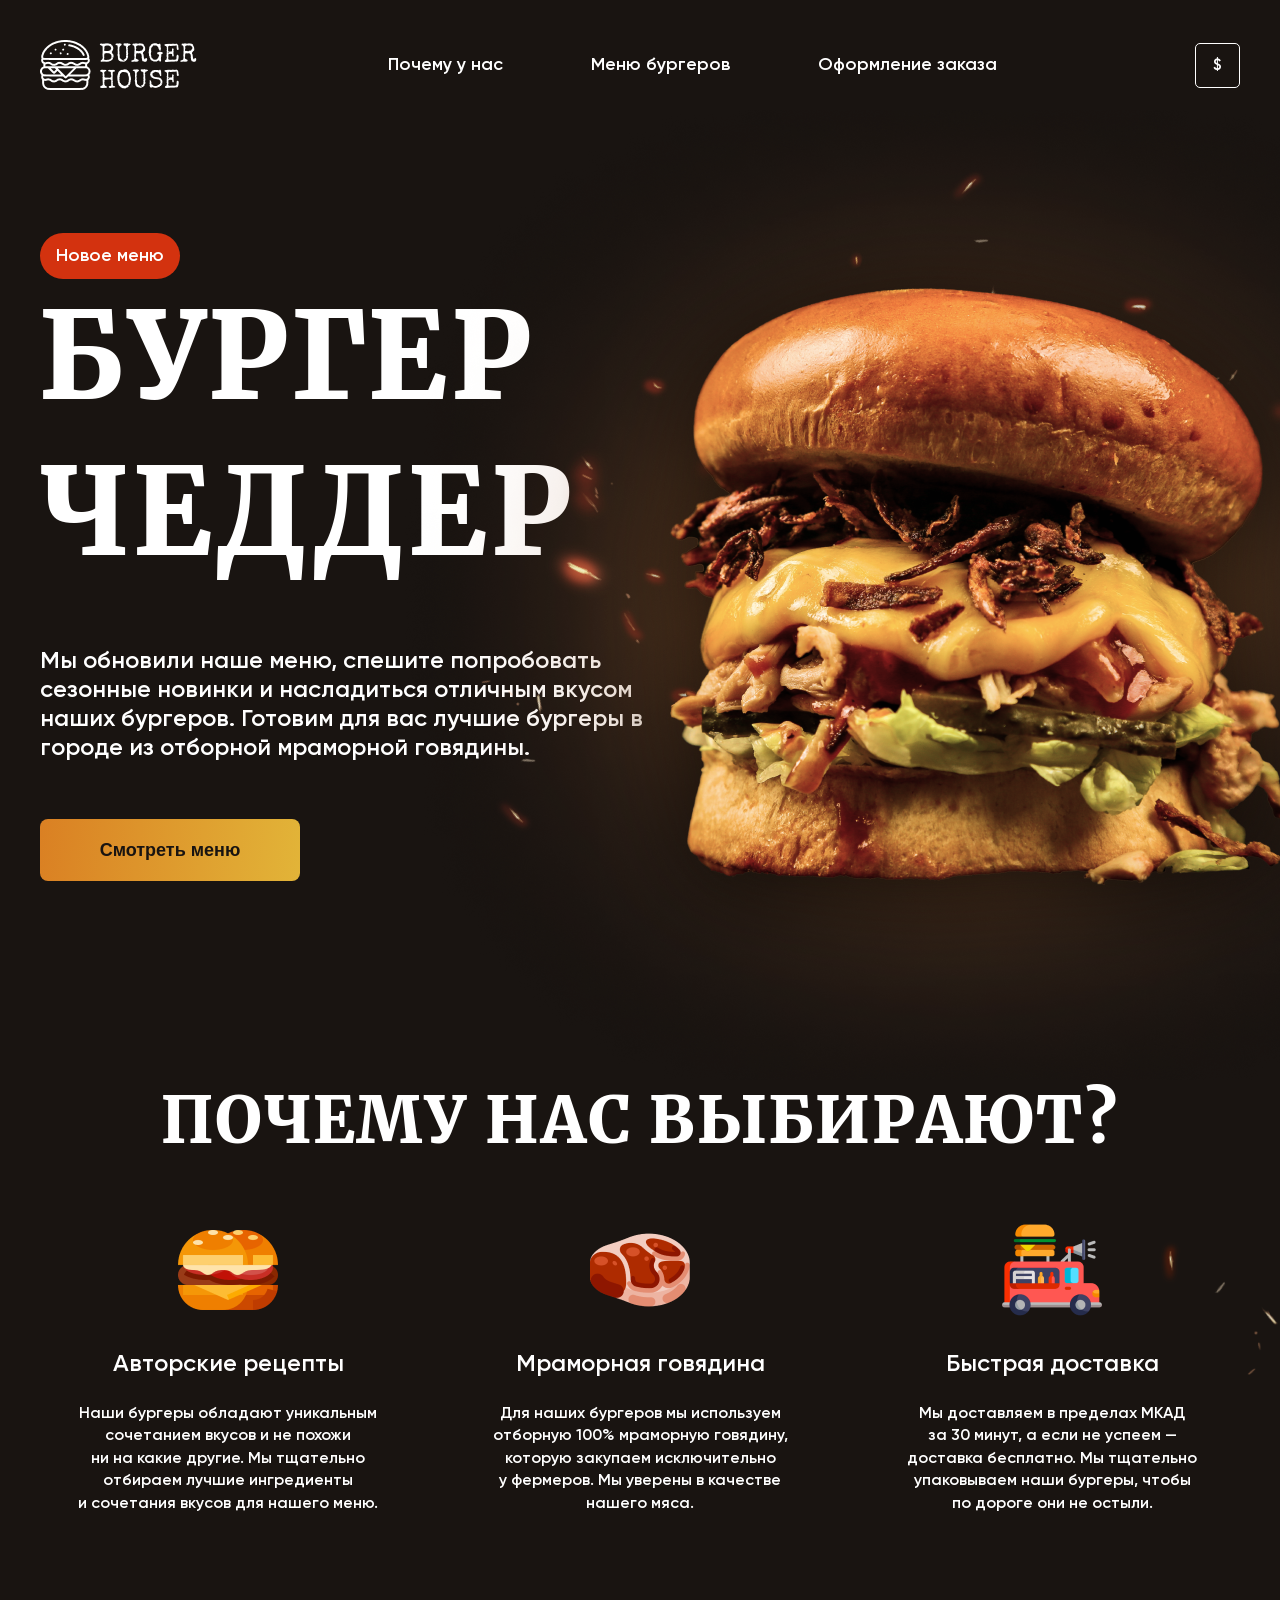
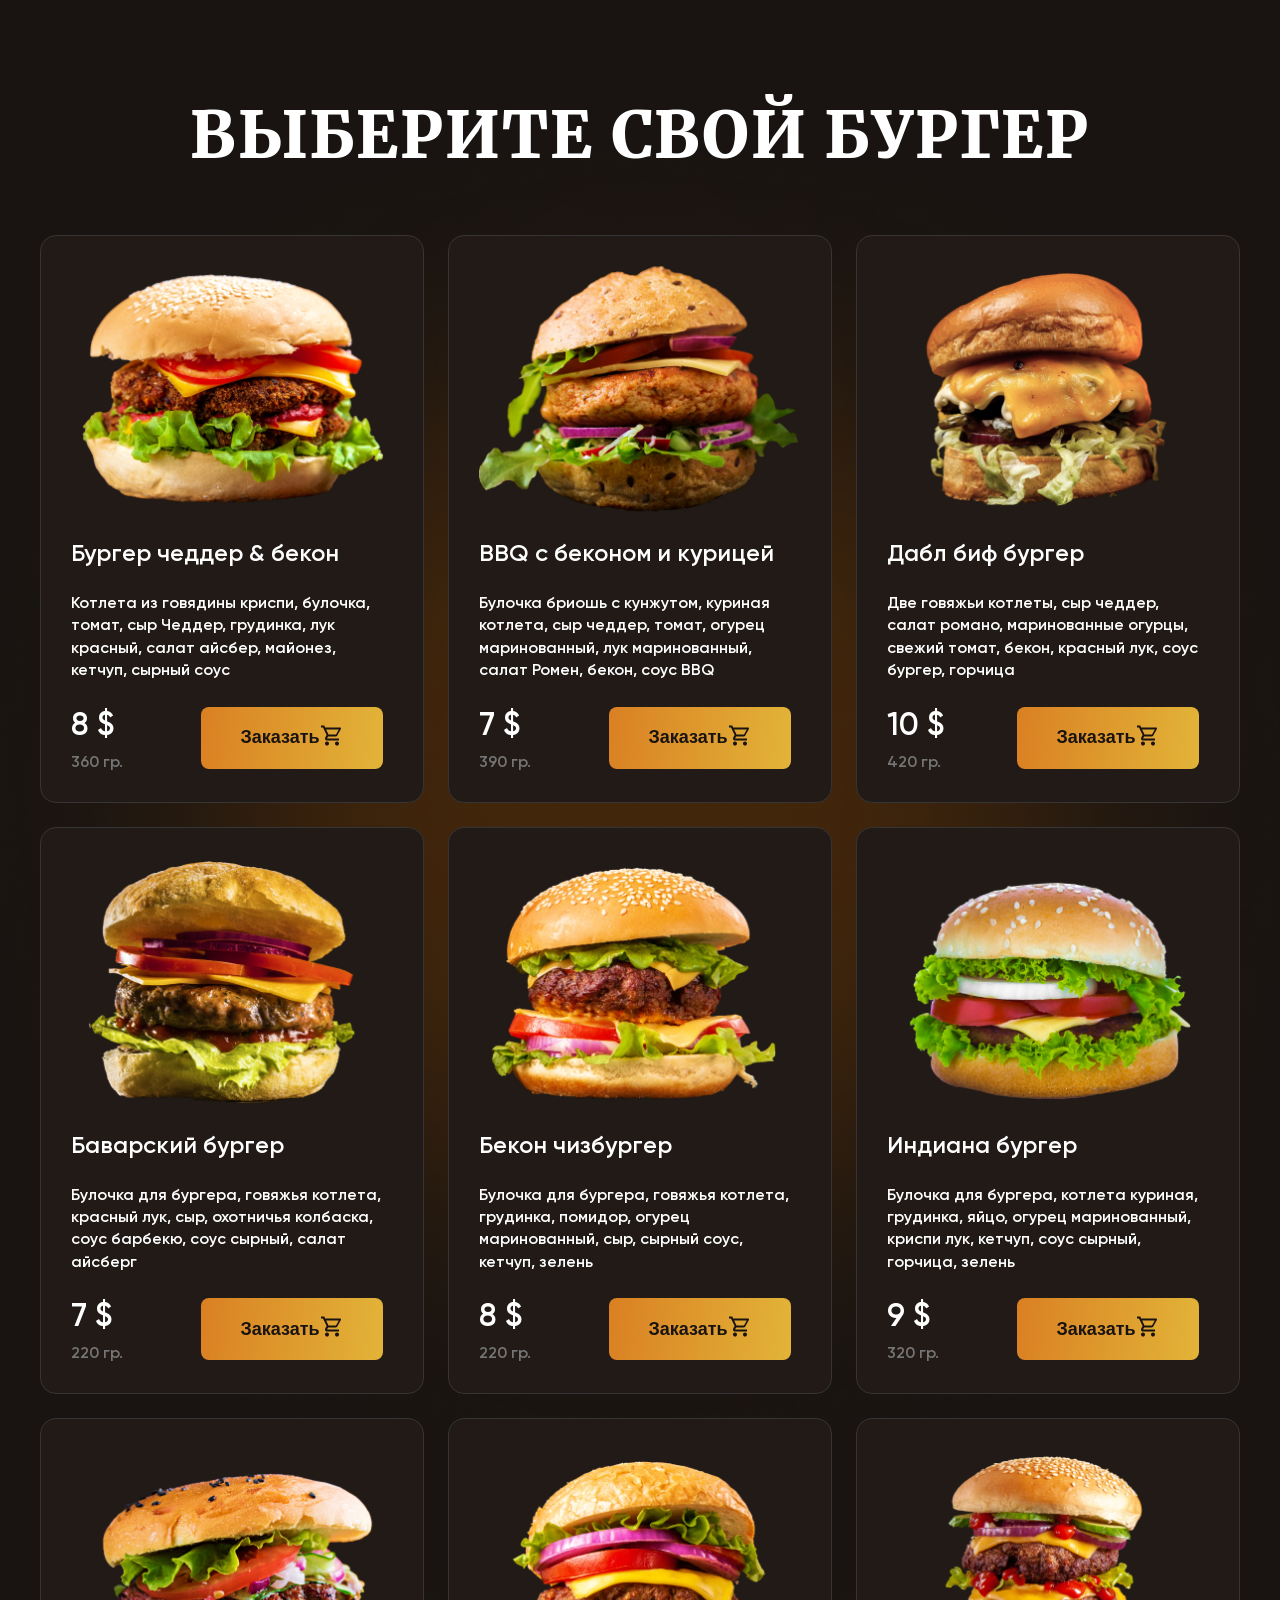
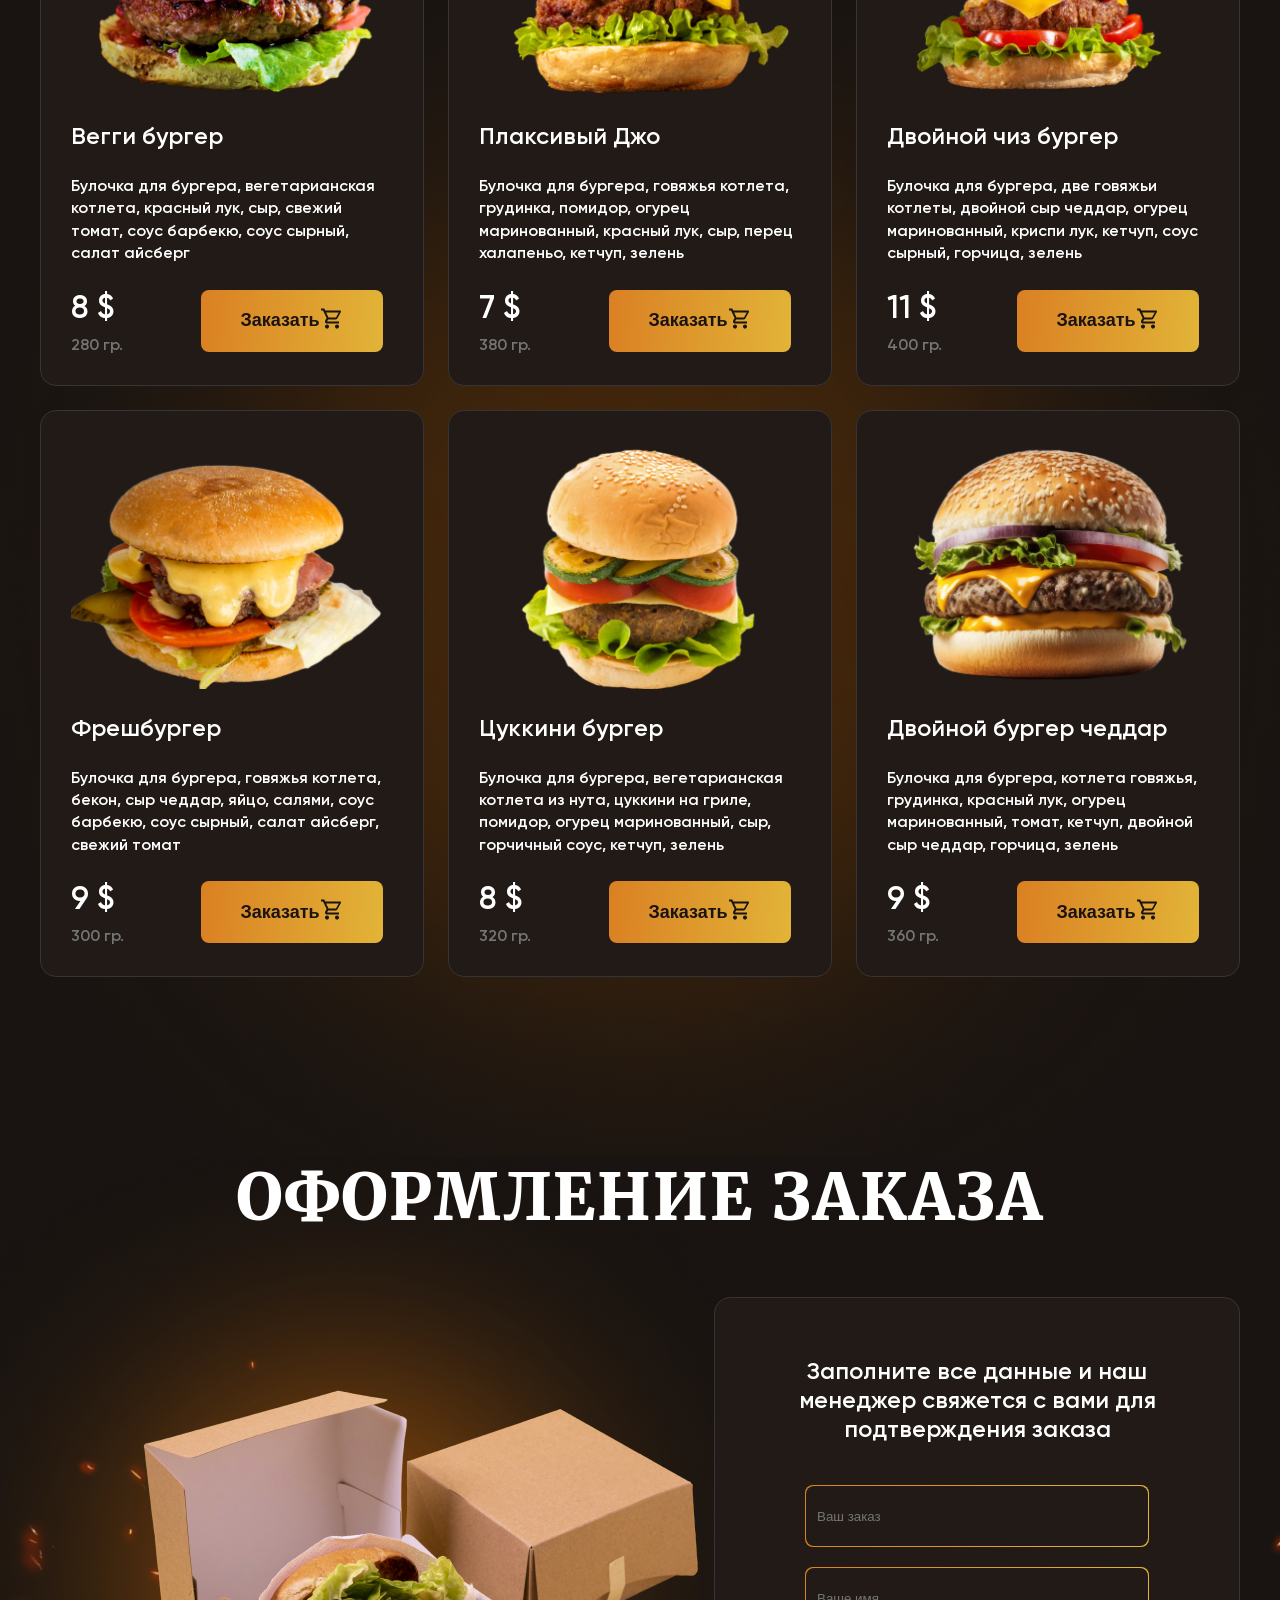
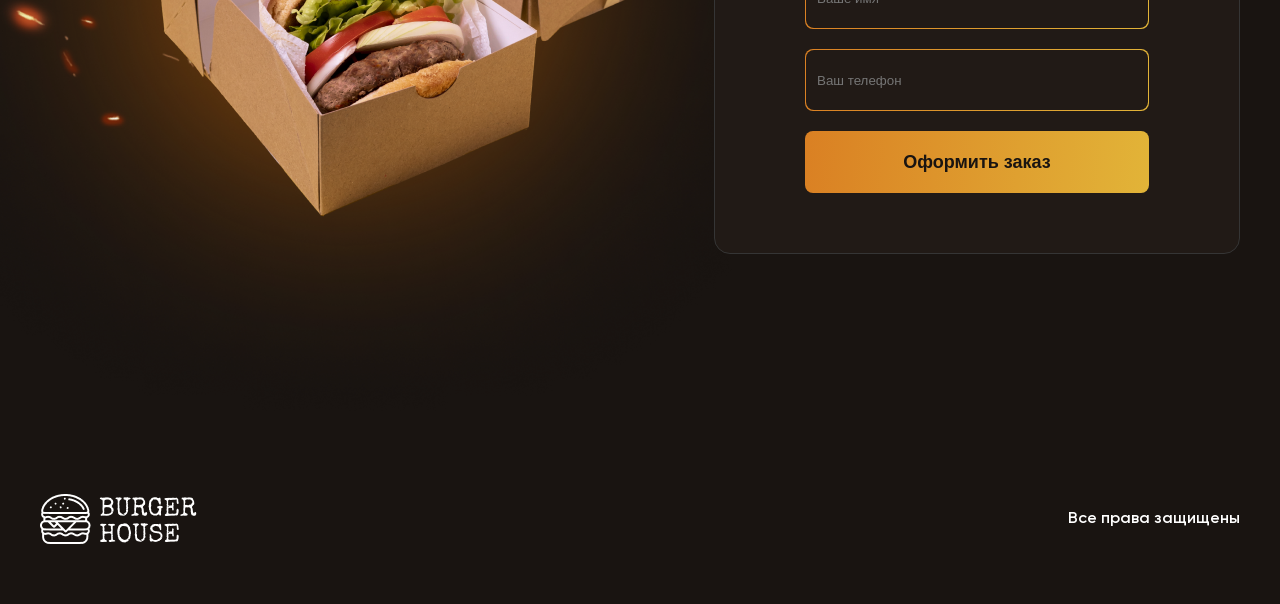
==== commit cdbcf24b: "landing day 4" ====
--- a/itlogia/projects/burgers-landing/index.html
+++ b/itlogia/projects/burgers-landing/index.html
@@ -17,17 +17,17 @@
          <nav class="menu">
             <ul class="menu-list">
                <li class="menu-item">
-                  <a href="#">Почему у нас</a>
+                  <a data-link="why">Почему у нас</a>
                </li>
                <li class="menu-item">
-                  <a href="#">Меню бургеров</a>
+                  <a data-link="products">Меню бургеров</a>
                </li>
                <li class="menu-item">
-                  <a href="#">Оформление заказа</a>
+                  <a data-link="order">Оформление заказа</a>
                </li>
             </ul>
          </nav>
-         <div class="currency" title="Изменить валюту">$</div>
+         <div class="currency" title="Изменить валюту" id="change-currency">$</div>
       </div>
    </header>
 
@@ -40,7 +40,7 @@
                Мы обновили наше меню, спешите попробовать сезонные новинки и насладиться отличным вкусом наших бургеров. Готовим для вас лучшие бургеры в городе из отборной мраморной говядины.
             </p>
             <div class="main-action">
-               <button class="button">Смотреть меню</button>
+               <button class="button" id="main-action-button">Смотреть меню</button>
             </div>
          </div>
          <img src="images/main_burger.png" alt="big burger" class="main-image">
@@ -48,7 +48,7 @@
    </section>
 </section>
 
-<section class="why">
+<section class="why" id="why">
    <div class="container">
       <div class="why-title common-title">почему нас выбирают?</div>
       <div class="why-items">
@@ -71,7 +71,7 @@
    </div>
 </section>
 
-<section class="products">
+<section class="products" id="products">
    <div class="container">
       <div class="products-title common-title">выберите свой бургер</div>
       <div class="products-items">
@@ -83,7 +83,7 @@
             <div class="products-item-text">Котлета из говядины криспи, булочка, томат, сыр Чеддер, грудинка, лук красный, салат айсбер, майонез, кетчуп, сырный соус</div>
             <div class="products-item-extra">
                <div class="products-item-info">
-                  <div class="products-item-price">8 $</div>
+                  <div class="products-item-price" data-base-price="8">8 $</div>
                   <div class="products-item-weight">360 гр.</div>
                </div>
                <div class="products-item-action">
@@ -106,7 +106,7 @@
             <div class="products-item-text">Булочка бриошь с кунжутом, куриная котлета, сыр чеддер, томат, огурец маринованный, лук маринованный, салат Ромен, бекон, соус BBQ</div>
             <div class="products-item-extra">
                <div class="products-item-info">
-                  <div class="products-item-price">7 $</div>
+                  <div class="products-item-price" data-base-price="7">7 $</div>
                   <div class="products-item-weight">390 гр.</div>
                </div>
                <div class="products-item-action">
@@ -129,7 +129,7 @@
             <div class="products-item-text">Две говяжьи котлеты, сыр чеддер, салат романо, маринованные огурцы, свежий томат, бекон, красный лук, соус бургер, горчица</div>
             <div class="products-item-extra">
                <div class="products-item-info">
-                  <div class="products-item-price">10 $</div>
+                  <div class="products-item-price" data-base-price="10">10 $</div>
                   <div class="products-item-weight">420 гр.</div>
                </div>
                <div class="products-item-action">
@@ -152,7 +152,7 @@
             <div class="products-item-text">Булочка для бургера, говяжья котлета, красный лук, сыр, охотничья колбаска, соус барбекю, соус сырный, салат айсберг</div>
             <div class="products-item-extra">
                <div class="products-item-info">
-                  <div class="products-item-price">7 $</div>
+                  <div class="products-item-price" data-base-price="7">7 $</div>
                   <div class="products-item-weight">220 гр.</div>
                </div>
                <div class="products-item-action">
@@ -175,7 +175,7 @@
             <div class="products-item-text">Булочка для бургера, говяжья котлета, грудинка, помидор, огурец маринованный, сыр, сырный соус, кетчуп, зелень</div>
             <div class="products-item-extra">
                <div class="products-item-info">
-                  <div class="products-item-price">8 $</div>
+                  <div class="products-item-price" data-base-price="8">8 $</div>
                   <div class="products-item-weight">220 гр.</div>
                </div>
                <div class="products-item-action">
@@ -198,7 +198,7 @@
             <div class="products-item-text">Булочка для бургера, котлета куриная, грудинка, яйцо, огурец маринованный, криспи лук, кетчуп, соус сырный, горчица, зелень</div>
             <div class="products-item-extra">
                <div class="products-item-info">
-                  <div class="products-item-price">9 $</div>
+                  <div class="products-item-price" data-base-price="9">9 $</div>
                   <div class="products-item-weight">320 гр.</div>
                </div>
                <div class="products-item-action">
@@ -221,7 +221,7 @@
             <div class="products-item-text">Булочка для бургера, вегетарианская котлета, красный лук, сыр, свежий томат, соус барбекю, соус сырный, салат айсберг</div>
             <div class="products-item-extra">
                <div class="products-item-info">
-                  <div class="products-item-price">8 $</div>
+                  <div class="products-item-price" data-base-price="8">8 $</div>
                   <div class="products-item-weight">280 гр.</div>
                </div>
                <div class="products-item-action">
@@ -244,7 +244,7 @@
             <div class="products-item-text">Булочка для бургера, говяжья котлета, грудинка, помидор, огурец маринованный, красный лук, сыр, перец халапеньо, кетчуп, зелень</div>
             <div class="products-item-extra">
                <div class="products-item-info">
-                  <div class="products-item-price">7 $</div>
+                  <div class="products-item-price" data-base-price="7">7 $</div>
                   <div class="products-item-weight">380 гр.</div>
                </div>
                <div class="products-item-action">
@@ -267,7 +267,7 @@
             <div class="products-item-text">Булочка для бургера, две говяжьи котлеты, двойной сыр чеддар, огурец маринованный, криспи лук, кетчуп, соус сырный, горчица, зелень</div>
             <div class="products-item-extra">
                <div class="products-item-info">
-                  <div class="products-item-price">11 $</div>
+                  <div class="products-item-price" data-base-price="11">11 $</div>
                   <div class="products-item-weight">400 гр.</div>
                </div>
                <div class="products-item-action">
@@ -290,7 +290,7 @@
             <div class="products-item-text">Булочка для бургера, говяжья котлета, бекон, сыр чеддар, яйцо, салями, соус барбекю, соус сырный, салат айсберг, свежий томат</div>
             <div class="products-item-extra">
                <div class="products-item-info">
-                  <div class="products-item-price">9 $</div>
+                  <div class="products-item-price" data-base-price="9">9 $</div>
                   <div class="products-item-weight">300 гр.</div>
                </div>
                <div class="products-item-action">
@@ -313,7 +313,7 @@
             <div class="products-item-text">Булочка для бургера, вегетарианская котлета из нута, цуккини на гриле, помидор, огурец маринованный, сыр, горчичный соус, кетчуп, зелень</div>
             <div class="products-item-extra">
                <div class="products-item-info">
-                  <div class="products-item-price">8 $</div>
+                  <div class="products-item-price" data-base-price="8">8 $</div>
                   <div class="products-item-weight">320 гр.</div>
                </div>
                <div class="products-item-action">
@@ -336,7 +336,7 @@
             <div class="products-item-text">Булочка для бургера, котлета говяжья, грудинка, красный лук, огурец маринованный, томат, кетчуп, двойной сыр чеддар, горчица, зелень</div>
             <div class="products-item-extra">
                <div class="products-item-info">
-                  <div class="products-item-price">9 $</div>
+                  <div class="products-item-price" data-base-price="9">9 $</div>
                   <div class="products-item-weight">360 гр.</div>
                </div>
                <div class="products-item-action">
@@ -355,7 +355,7 @@
    </div>
 </section>
 
-<section class="order">
+<section class="order" id="order">
    <div class="container">
       <div class="order-title common-title">Оформление заказа</div>
       <img src="images/order_image.png" alt="burger in the box" class="order-image">
@@ -363,15 +363,15 @@
          <div class="order-form-text">Заполните все данные и наш менеджер свяжется с вами для подтверждения заказа</div>
          <div class="order-form-inputs">
             <div class="order-form-input">
-               <input type="text" placeholder="Ваш заказ">
+               <input type="text" placeholder="Ваш заказ" id="burger">
             </div>
             <div class="order-form-input">
-               <input type="text" placeholder="Ваше имя">
+               <input type="text" placeholder="Ваше имя" id="name">
             </div>
             <div class="order-form-input">
-               <input type="text" placeholder="Ваш телефон">
-            </div>
-            <button class="button">Оформить заказ</button>
+               <input type="text" placeholder="Ваш телефон" id="phone">
+            </div>
+            <button class="button" id="order-action">Оформить заказ</button>
          </div>
       </div>
    </div>
@@ -386,5 +386,6 @@
    </div>
 </footer>
 
+<script src="./scripts/script.js"></script>
 </body>
 </html>
--- a/itlogia/projects/burgers-landing/styles/style.css
+++ b/itlogia/projects/burgers-landing/styles/style.css
@@ -258,8 +258,8 @@
    background-image: url("../images/order_bg.png");
    background-position: top center;
    background-repeat: no-repeat;
-padding-bottom: 180px;
-overflow: hidden;
+   padding-bottom: 180px;
+   overflow: hidden;
 }
 .order .container {
    position: relative;
@@ -268,7 +268,7 @@
 .order-image {
    position: absolute;
    top: 0;
-   right: calc(100%-764px);
+   right: calc(100% - 764px);
    z-index: -1;
 }
 
@@ -293,6 +293,7 @@
    display: flex;
    flex-direction: column;
    margin-top: 40px;
+   align-items: center;
 }
 
 .order-form-input {
@@ -327,7 +328,7 @@
    padding: 60px 0;
 }
 
-.footer {
+.footer .container {
    display: flex;
    align-items: center;
    justify-content: space-between;
